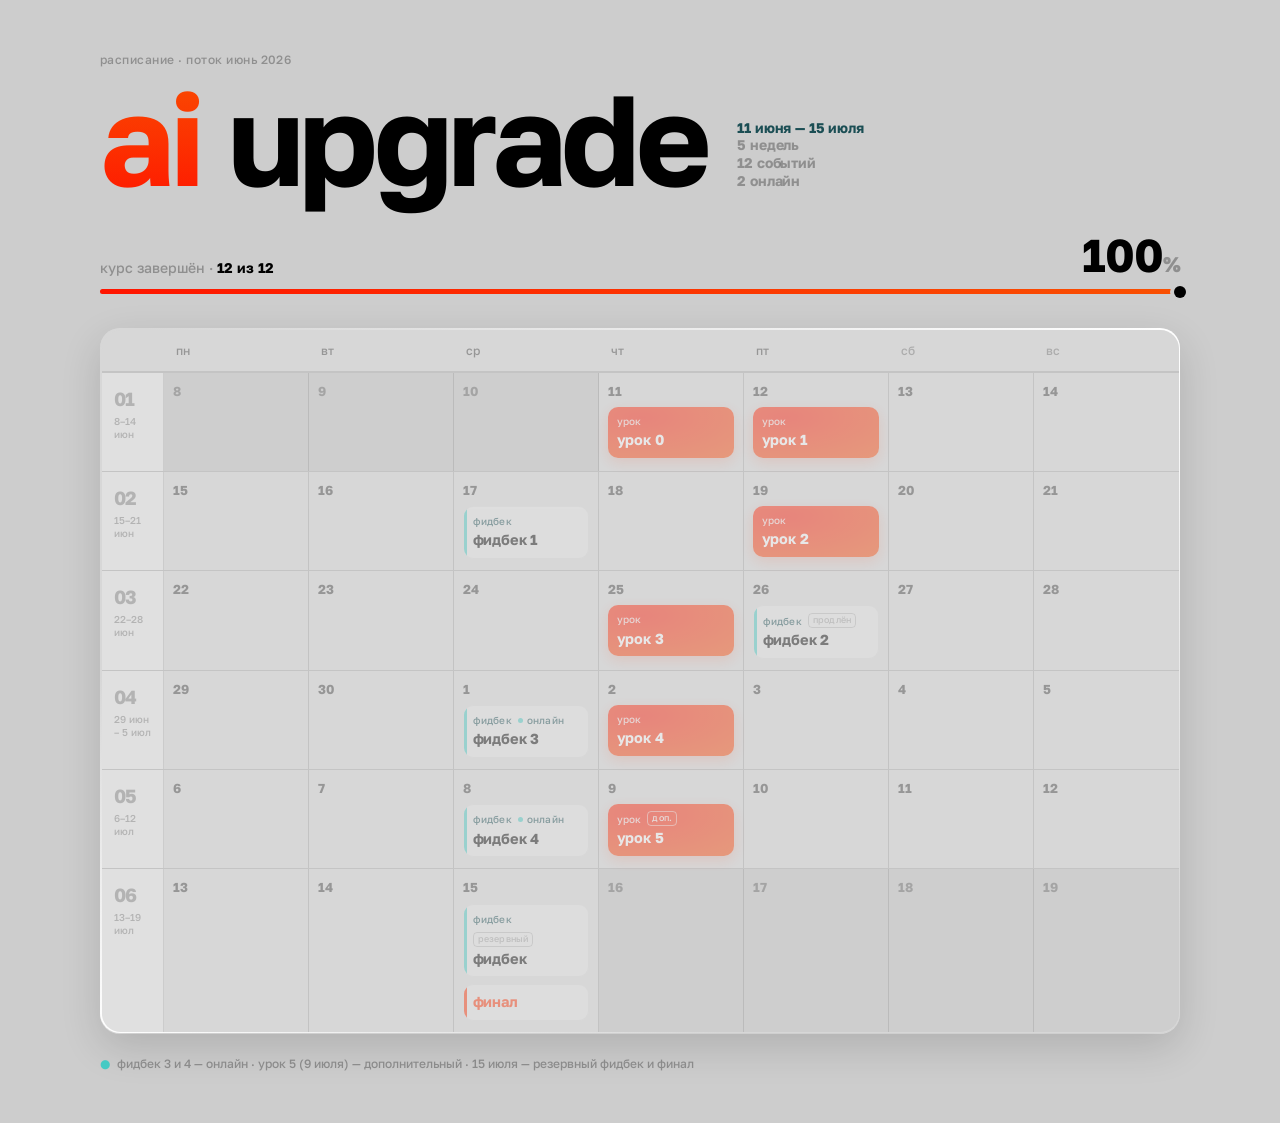
==== index.html @ 71a706ce "init: ai upgrade schedule" ====
<!DOCTYPE html>
<html lang="ru">
<head>
<meta charset="UTF-8">
<meta name="viewport" content="width=device-width, initial-scale=1">
<title>ai upgrade — расписание</title>
<meta name="description" content="интерактивное расписание и трекер прогресса интенсива ai upgrade">
<style>
  @font-face{font-family:'Golos';src:url([data-uri]) format('woff2');font-weight:500;font-style:normal;font-display:swap}
  @font-face{font-family:'Golos';src:url([data-uri]) format('woff2');font-weight:700;font-style:normal;font-display:swap}

  :root{
    --bg:#CDCDCD;
    --panel:#D7D7D7;
    --surface:#E6E6E6;
    --line:rgba(0,0,0,.09);
    --ink:#000000;
    --ink-30:rgba(0,0,0,.30);
    --ink-12:rgba(0,0,0,.12);
    --ink-20:rgba(0,0,0,.20);
    --accent:#FF2F00;
    --teal-fill:#45CAC4;
    --teal-ink:#1B4E54;
    --fill:radial-gradient(135% 130% at 26% 20%, #FF1500 0%, #F95001 100%);
    --fill-lin:linear-gradient(95deg,#FF1500,#F95001);
    --contour:linear-gradient(30deg,#FFFFFF 0%,#D7D7D7 27%,#D7D7D7 55%,#FFFFFF 100%);
    --font:'Golos',system-ui,sans-serif;
  }
  *{box-sizing:border-box;margin:0;padding:0}
  html{-webkit-text-size-adjust:100%}
  body{
    background:var(--bg);color:var(--ink);
    font-family:var(--font);font-weight:500;line-height:1.42;
    text-transform:lowercase;
    -webkit-font-smoothing:antialiased;
    padding:clamp(20px,4vw,56px);
  }
  b,strong{font-weight:700}
  .wrap{max-width:1080px;margin:0 auto}

  /* header */
  .eyebrow{font-size:12px;letter-spacing:.04em;color:var(--ink-30);font-weight:500}
  .title{font-weight:700;font-size:clamp(48px,13vw,128px);line-height:1;letter-spacing:-.035em;margin:6px 0 0}
  .title em{font-style:normal;background:linear-gradient(180deg,#F95001 0%,#FF1500 100%);-webkit-background-clip:text;background-clip:text;color:transparent}
  .head-row{display:flex;align-items:flex-end;align-items:last baseline;gap:30px;flex-wrap:wrap}
  .meta{text-align:left;font-weight:700;line-height:1.28;font-size:14px;letter-spacing:-.01em;white-space:nowrap}
  .meta div{color:var(--ink-30)}
  .meta .hl{color:var(--teal-ink)}

  /* progress */
  .spine{margin:30px 0 34px}
  .spine-head{display:flex;justify-content:space-between;align-items:flex-end;gap:16px;flex-wrap:wrap;margin-bottom:11px}
  .spine-label{font-size:14px;color:var(--ink-30)}
  .spine-label b{color:var(--ink)}
  .spine-pct{font-weight:700;font-size:clamp(30px,5vw,46px);letter-spacing:-.02em;line-height:1}
  .spine-pct span{font-size:.46em;color:var(--ink-30);font-weight:700}
  .rail{position:relative;height:5px;border-radius:99px;background:var(--ink-12)}
  .rail-fill{position:absolute;inset:0 auto 0 0;height:100%;border-radius:99px;background:var(--fill-lin);width:0;transition:width 1.1s cubic-bezier(.22,1,.36,1)}
  .rail-knob{position:absolute;top:50%;width:12px;height:12px;border-radius:50%;background:var(--ink);box-shadow:0 0 0 4px var(--bg);transform:translate(-50%,-50%);left:0;transition:left 1.1s cubic-bezier(.22,1,.36,1)}

  /* calendar frame w/ gradient contour */
  .cal-frame{background:var(--contour);padding:1.5px;border-radius:20px;box-shadow:0 14px 40px rgba(0,0,0,.14),0 1px 0 rgba(255,255,255,.55)}
  .cal{background:var(--panel);border-radius:18.5px;overflow:hidden}
  .dow{display:grid;grid-template-columns:62px repeat(7,1fr);border-bottom:1px solid var(--line)}
  .dow span{padding:12px 12px;font-size:12px;letter-spacing:.02em;color:var(--ink-30);font-weight:500}
  .dow span:first-child{color:transparent}
  .dow span.we{color:var(--ink-20)}

  .week{display:grid;grid-template-columns:62px repeat(7,1fr);border-top:1px solid var(--line)}
  .week:first-child{border-top:none}
  .wk-rail{padding:13px 12px;display:flex;flex-direction:column;gap:2px;border-right:1px solid var(--line);background:rgba(255,255,255,.22)}
  .wk-num{font-weight:700;font-size:19px;color:var(--ink-20);letter-spacing:-.02em}
  .wk-range{font-size:10px;color:var(--ink-20);line-height:1.3;font-weight:500}

  .day{min-height:98px;padding:9px 9px 11px;border-right:1px solid var(--line);display:flex;flex-direction:column;gap:7px;position:relative}
  .day:last-child{border-right:none}
  .day.out{background:rgba(0,0,0,.045)}
  .daynum{font-size:13px;color:var(--ink-30);font-weight:500;display:flex;align-items:center;gap:6px}
  .day.out .daynum{color:var(--ink-20)}
  .day.today{background:rgba(255,47,0,.07);box-shadow:inset 0 0 0 1.5px var(--accent)}
  .day.today .daynum b{background:var(--accent);color:#fff;border-radius:6px;padding:1px 6px;font-weight:700}
  .today-tag{font-size:10px;letter-spacing:.02em;color:#fff;background:var(--accent);border-radius:5px;padding:1px 6px;font-weight:500}

  .chip{border-radius:10px;padding:7px 9px;position:relative;overflow:hidden;display:block;transition:transform .15s ease,box-shadow .15s ease}
  .chip:hover{transform:translateY(-1px)}
  .chip.lesson{background:var(--fill);box-shadow:0 4px 14px rgba(255,47,0,.26)}
  .chip.lesson .chip-type{color:rgba(255,255,255,.82)}
  .chip.lesson .chip-title{color:#fff}
  .chip.lesson .note{border-color:rgba(255,255,255,.5);color:rgba(255,255,255,.85)}
  .chip.feedback,.chip.finish{background:var(--surface);border:1px solid rgba(0,0,0,.06)}
  .chip.feedback::before,.chip.finish::before{content:"";position:absolute;left:0;top:0;bottom:0;width:3px;background:var(--teal-fill)}
  .chip.finish::before{background:var(--accent)}
  .chip.finish .chip-title{color:var(--accent)}
  .chip-type{font-size:10px;letter-spacing:.02em;font-weight:500;color:var(--teal-ink);display:flex;align-items:center;gap:6px;margin-bottom:2px;flex-wrap:wrap}
  .chip-title{font-weight:700;font-size:14.5px;letter-spacing:-.01em;color:var(--ink)}
  .lv{display:inline-flex;align-items:center;gap:4px;color:var(--teal-ink)}
  .lv::before{content:"";width:5px;height:5px;border-radius:50%;background:var(--teal-fill);animation:pulse 1.8s infinite}
  .note{border:1px solid var(--ink-20);color:var(--ink-30);border-radius:4px;padding:0 4px;font-size:9px;font-weight:500}
  .chip.done{opacity:.42}

  @keyframes pulse{0%,100%{opacity:1;box-shadow:0 0 0 0 rgba(69,202,196,.5)}50%{opacity:.55;box-shadow:0 0 0 4px rgba(69,202,196,0)}}

  /* agenda (mobile) */
  .agenda{display:none}
  .ag-week{margin-top:22px}.ag-week:first-child{margin-top:0}
  .ag-whead{display:flex;align-items:baseline;gap:10px;margin-bottom:10px}
  .ag-whead .n{font-weight:700;font-size:16px;color:var(--ink-20)}
  .ag-whead .r{font-size:11px;color:var(--ink-20);font-weight:500}
  .ag-item{display:flex;gap:12px;align-items:flex-start;padding:13px 14px;border-radius:13px;margin-bottom:8px;position:relative;overflow:hidden}
  .ag-item.lesson{background:var(--fill);box-shadow:0 4px 14px rgba(255,47,0,.22)}
  .ag-item.feedback,.ag-item.finish{background:var(--surface);border:1px solid rgba(0,0,0,.06)}
  .ag-item.feedback::before,.ag-item.finish::before{content:"";position:absolute;left:0;top:0;bottom:0;width:3px;background:var(--teal-fill)}
  .ag-item.finish::before{background:var(--accent)}
  .ag-item.today{box-shadow:inset 0 0 0 1.5px var(--accent)}
  .ag-date{font-size:12px;color:var(--ink-30);min-width:62px;line-height:1.35;padding-top:2px;font-weight:500}
  .ag-date b{color:var(--ink);font-weight:700;display:block;font-size:14px}
  .ag-item.lesson .ag-date,.ag-item.lesson .ag-date b{color:rgba(255,255,255,.85)}
  .ag-item.lesson .ag-date b{color:#fff}
  .ag-body .t{font-weight:700;font-size:16px}
  .ag-item.lesson .ag-body .t{color:#fff}
  .ag-item.finish .ag-body .t{color:var(--accent)}
  .ag-body .ty{font-size:10px;color:var(--teal-ink);margin-top:3px;display:flex;gap:6px;align-items:center;flex-wrap:wrap;font-weight:500}
  .ag-item.lesson .ag-body .ty{color:rgba(255,255,255,.82)}
  .ag-item.lesson .note{border-color:rgba(255,255,255,.5);color:rgba(255,255,255,.85)}
  .ag-empty{display:flex;gap:10px;align-items:center;padding:6px 14px;border-radius:9px;margin-bottom:6px;font-size:12px;font-weight:500;color:var(--ink-30)}
  .ag-empty .d{min-width:62px;font-weight:700}
  .ag-empty .w{color:var(--ink-20)}
  .ag-empty.done{opacity:.5}
  .ag-empty.today{background:rgba(255,47,0,.06);box-shadow:inset 0 0 0 1.5px var(--accent);color:var(--ink)}
  .ag-empty .today-tag{margin-left:auto}

  /* footer */
  .foot{margin-top:22px;font-size:12px;color:var(--ink-30);display:flex;gap:7px;align-items:center;flex-wrap:wrap;font-weight:500}
  .foot .m{color:var(--teal-fill)}

  @media (max-width:760px){
    .cal-frame,.dow{display:none}
    .agenda{display:block}
  }
  @media (max-width:600px){
    .head-row{flex-direction:column;align-items:flex-start;gap:10px}
    .meta{text-align:left}
  }
  @media (prefers-reduced-motion:reduce){*{transition:none!important;animation:none!important}}
</style>
</head>
<body>
<div class="wrap">
  <header>
    <div class="eyebrow">расписание · поток июнь 2026</div>
    <div class="head-row">
      <h1 class="title"><em>ai</em> upgrade</h1>
      <div class="meta" id="meta"></div>
    </div>
  </header>

  <div class="spine">
    <div class="spine-head">
      <div class="spine-label" id="spineLabel"></div>
      <div class="spine-pct" id="spinePct">0<span>%</span></div>
    </div>
    <div class="rail"><div class="rail-fill" id="railFill"></div><div class="rail-knob" id="railKnob"></div></div>
  </div>

  <div class="cal-frame"><div class="cal" id="cal"></div></div>
  <div class="agenda" id="agenda"></div>

  <div class="foot" id="foot"></div>
</div>

<script>
// ====== данные курса — правь даты здесь ======
const EVENTS = [
  { date:'2026-06-11', type:'lesson',   title:'урок 0' },
  { date:'2026-06-12', type:'lesson',   title:'урок 1' },
  { date:'2026-06-17', type:'feedback', title:'фидбек 1' },
  { date:'2026-06-19', type:'lesson',   title:'урок 2' },
  { date:'2026-06-25', type:'lesson',   title:'урок 3' },
  { date:'2026-06-26', type:'feedback', title:'фидбек 2', note:'продлён' },
  { date:'2026-07-01', type:'feedback', title:'фидбек 3', online:true },
  { date:'2026-07-02', type:'lesson',   title:'урок 4' },
  { date:'2026-07-08', type:'feedback', title:'фидбек 4', online:true },
  { date:'2026-07-09', type:'lesson',   title:'урок 5', note:'доп.' },
  { date:'2026-07-15', type:'feedback', title:'фидбек', note:'резервный' },
  { date:'2026-07-15', type:'feedback', title:'финал', finish:true },
];
// =============================================

const MONTHS=['января','февраля','марта','апреля','мая','июня','июля','августа','сентября','октября','ноября','декабря'];
const MS=['янв','фев','мар','апр','мая','июн','июл','авг','сен','окт','ноя','дек'];
const DOW=['пн','вт','ср','чт','пт','сб','вс'];

const pd=s=>{const[y,m,d]=s.split('-').map(Number);return new Date(y,m-1,d)};
const key=d=>`${d.getFullYear()}-${d.getMonth()+1}-${d.getDate()}`;
const mi=d=>(d.getDay()+6)%7;
const add=(d,n)=>{const x=new Date(d);x.setDate(x.getDate()+n);return x};

const today=new Date();today.setHours(0,0,0,0);

const byDate={};
EVENTS.forEach(e=>{(byDate[key(pd(e.date))] ||= []).push(e)});
const dates=EVENTS.map(e=>pd(e.date)).sort((a,b)=>a-b);
const start=dates[0], end=dates[dates.length-1];
const gridStart=add(start,-mi(start)), gridEnd=add(end,6-mi(end));
const weeks=Math.round((gridEnd-gridStart)/864e5+1)/7;

const fmt=d=>`${d.getDate()} ${MONTHS[d.getMonth()]}`;
const onlineN=EVENTS.filter(e=>e.online).length;
const durWeeks=Math.max(1,Math.ceil((end-start)/(7*864e5)));
document.getElementById('meta').innerHTML=
  `<div class="hl">${fmt(start)} — ${fmt(end)}</div><div>${durWeeks} недель</div><div>${EVENTS.length} событий</div><div>${onlineN} онлайн</div>`;

const span=end-start, elapsed=Math.min(Math.max(today-start,0),span);
const pct=span>0?Math.round(elapsed/span*100):(today>=end?100:0);
const done=EVENTS.filter(e=>pd(e.date)<today).length;
const todayHas=!!byDate[key(today)];
document.getElementById('spineLabel').innerHTML=
  today<start?`старт <b>${fmt(start)}</b> · ещё не начался`
  :today>end?`курс завершён · <b>${EVENTS.length} из ${EVENTS.length}</b>`
  :`пройдено <b>${done} из ${EVENTS.length}</b>${todayHas?' · сегодня есть событие':''}`;
requestAnimationFrame(()=>{
  railFill.style.width=pct+'%';railKnob.style.left=pct+'%';
  const el=document.getElementById('spinePct');let c=0;
  const step=()=>{c+=Math.max(1,Math.ceil((pct-c)/8));if(c>=pct)c=pct;el.innerHTML=c+'<span>%</span>';if(c<pct)requestAnimationFrame(step)};step();
});

const cls=e=>e.finish?'finish':e.type;
function parts(e){
  const type=e.finish?'':(e.type==='lesson'?'урок':'фидбек');
  let extra='';
  if(e.online)extra+=`<span class="lv">онлайн</span>`;
  if(e.note)extra+=`<span class="note">${e.note}</span>`;
  return {type,extra};
}
function chip(e){
  const isDone=pd(e.date)<today;const p=parts(e);
  const row=(p.type||p.extra)?`<div class="chip-type">${p.type} ${p.extra}</div>`:'';
  return `<div class="chip ${cls(e)} ${isDone?'done':''}">${row}<div class="chip-title">${e.title}</div></div>`;
}

let html=`<div class="dow"><span></span>${DOW.map((d,i)=>`<span class="${i>4?'we':''}">${d}</span>`).join('')}</div>`;
let cur=new Date(gridStart);
for(let w=0;w<weeks;w++){
  const a=new Date(cur),b=add(cur,6);
  const range=a.getMonth()===b.getMonth()?`${a.getDate()}–${b.getDate()} ${MS[b.getMonth()]}`:`${a.getDate()} ${MS[a.getMonth()]} – ${b.getDate()} ${MS[b.getMonth()]}`;
  let cells=`<div class="wk-rail"><span class="wk-num">0${w+1}</span><span class="wk-range">${range}</span></div>`;
  for(let i=0;i<7;i++){
    const d=new Date(cur);const inC=d>=start&&d<=end;const isT=key(d)===key(today);const evs=byDate[key(d)]||[];
    cells+=`<div class="day ${inC?'':'out'} ${isT?'today':''}">
      <div class="daynum"><b>${d.getDate()}</b>${isT?'<span class="today-tag">сегодня</span>':''}</div>
      ${evs.map(chip).join('')}</div>`;
    cur=add(cur,1);
  }
  html+=`<div class="week">${cells}</div>`;
}
document.getElementById('cal').innerHTML=html;

let ag='';cur=new Date(gridStart);
for(let w=0;w<weeks;w++){
  const a=new Date(cur),b=add(cur,6);
  const days=[];
  for(let i=0;i<7;i++){const d=add(cur,i);if(d>=start&&d<=end)days.push(d)}
  if(days.length){
    ag+=`<div class="ag-week"><div class="ag-whead"><span class="n">0${w+1}</span><span class="r">${a.getDate()} ${MS[a.getMonth()]} – ${b.getDate()} ${MS[b.getMonth()]}</span></div>`;
    days.forEach(d=>{
      const isT=key(d)===key(today);const evs=byDate[key(d)]||[];
      if(evs.length){
        evs.forEach(e=>{
          const isDone=pd(e.date)<today,p=parts(e);
          const ty=(p.type||p.extra)?`<div class="ty">${p.type} ${p.extra}</div>`:'';
          ag+=`<div class="ag-item ${cls(e)} ${isDone?'done':''} ${isT?'today':''}">
            <div class="ag-date"><b>${d.getDate()} ${MS[d.getMonth()]}</b>${DOW[mi(d)]}${isT?' · сегодня':''}</div>
            <div class="ag-body"><div class="t">${e.title}</div>${ty}</div></div>`;
        });
      }else{
        const past=d<today;
        ag+=`<div class="ag-empty ${past?'done':''} ${isT?'today':''}">
          <span class="d">${d.getDate()} ${MS[d.getMonth()]}</span><span class="w">${DOW[mi(d)]}</span>${isT?'<span class="today-tag">сегодня</span>':''}</div>`;
      }
    });
    ag+=`</div>`;
  }
  cur=add(cur,7);
}
document.getElementById('agenda').innerHTML=ag;

document.getElementById('foot').innerHTML=`<span class="m">●</span><span>фидбек 3 и 4 — онлайн · урок 5 (9 июля) — дополнительный · 15 июля — резервный фидбек и финал</span>`;
</script>
</body>
</html>
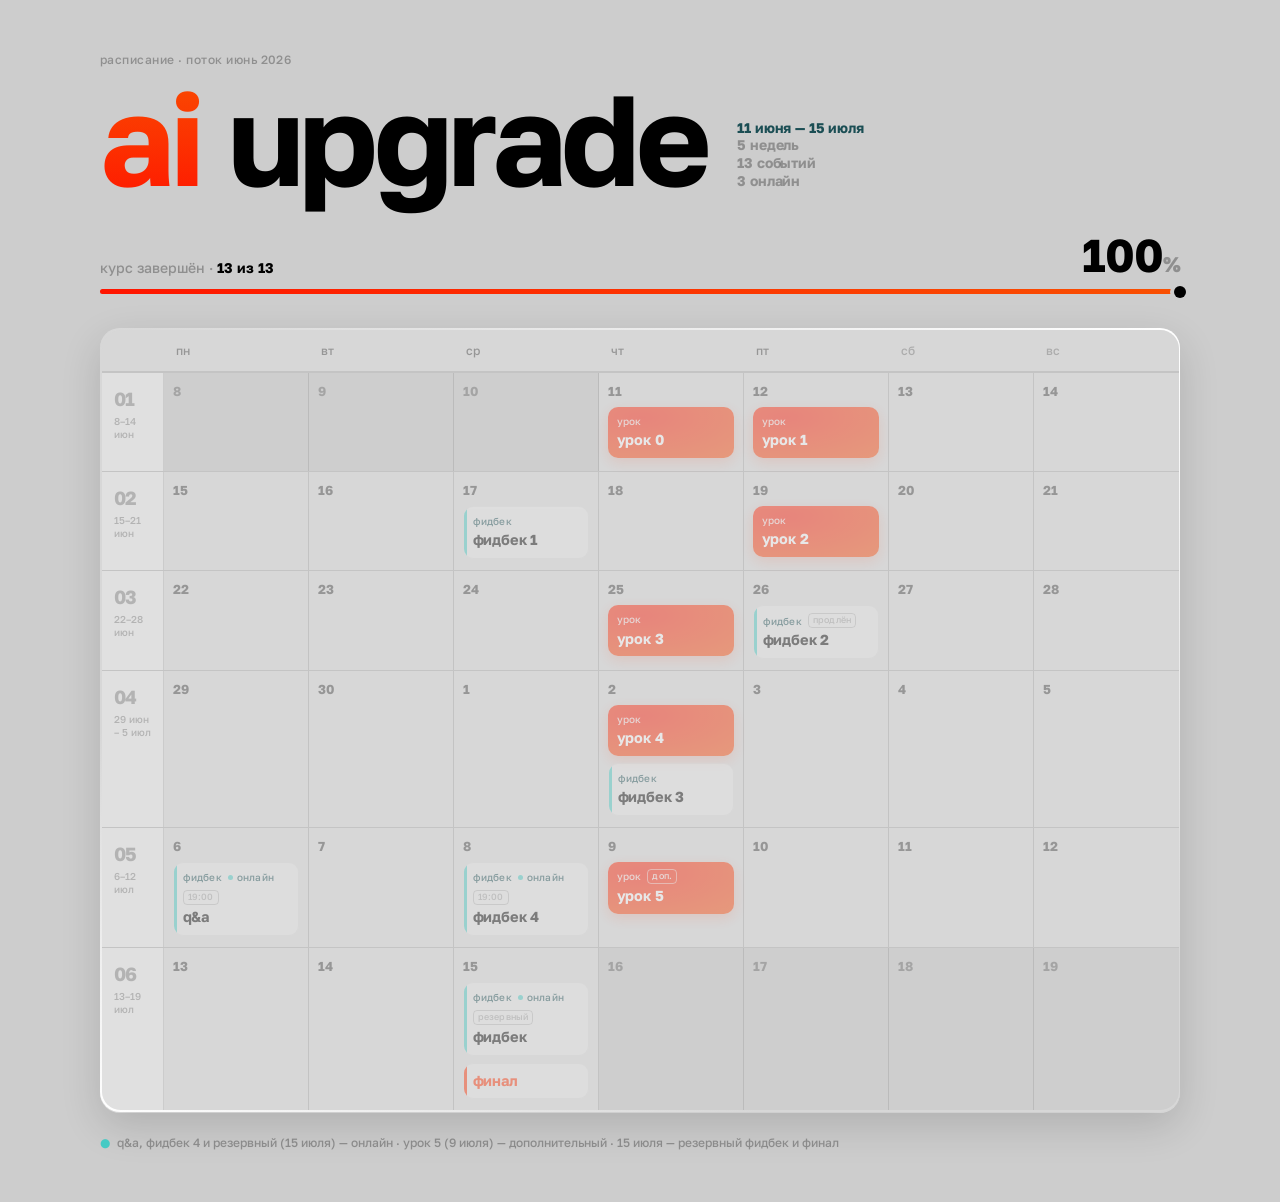
==== commit e4db35d4: "schedule: move фидбек 3 to Jul 2, add Q&A, times & online updates" ====
--- a/index.html
+++ b/index.html
@@ -177,11 +177,12 @@
   { date:'2026-06-19', type:'lesson',   title:'урок 2' },
   { date:'2026-06-25', type:'lesson',   title:'урок 3' },
   { date:'2026-06-26', type:'feedback', title:'фидбек 2', note:'продлён' },
-  { date:'2026-07-01', type:'feedback', title:'фидбек 3', online:true },
   { date:'2026-07-02', type:'lesson',   title:'урок 4' },
-  { date:'2026-07-08', type:'feedback', title:'фидбек 4', online:true },
+  { date:'2026-07-02', type:'feedback', title:'фидбек 3' },
+  { date:'2026-07-06', type:'feedback', title:'Q&A', online:true, note:'19:00' },
+  { date:'2026-07-08', type:'feedback', title:'фидбек 4', online:true, note:'19:00' },
   { date:'2026-07-09', type:'lesson',   title:'урок 5', note:'доп.' },
-  { date:'2026-07-15', type:'feedback', title:'фидбек', note:'резервный' },
+  { date:'2026-07-15', type:'feedback', title:'фидбек', note:'резервный', online:true },
   { date:'2026-07-15', type:'feedback', title:'финал', finish:true },
 ];
 // =============================================
@@ -284,7 +285,7 @@
 }
 document.getElementById('agenda').innerHTML=ag;
 
-document.getElementById('foot').innerHTML=`<span class="m">●</span><span>фидбек 3 и 4 — онлайн · урок 5 (9 июля) — дополнительный · 15 июля — резервный фидбек и финал</span>`;
+document.getElementById('foot').innerHTML=`<span class="m">●</span><span>Q&A, фидбек 4 и резервный (15 июля) — онлайн · урок 5 (9 июля) — дополнительный · 15 июля — резервный фидбек и финал</span>`;
 </script>
 </body>
 </html>
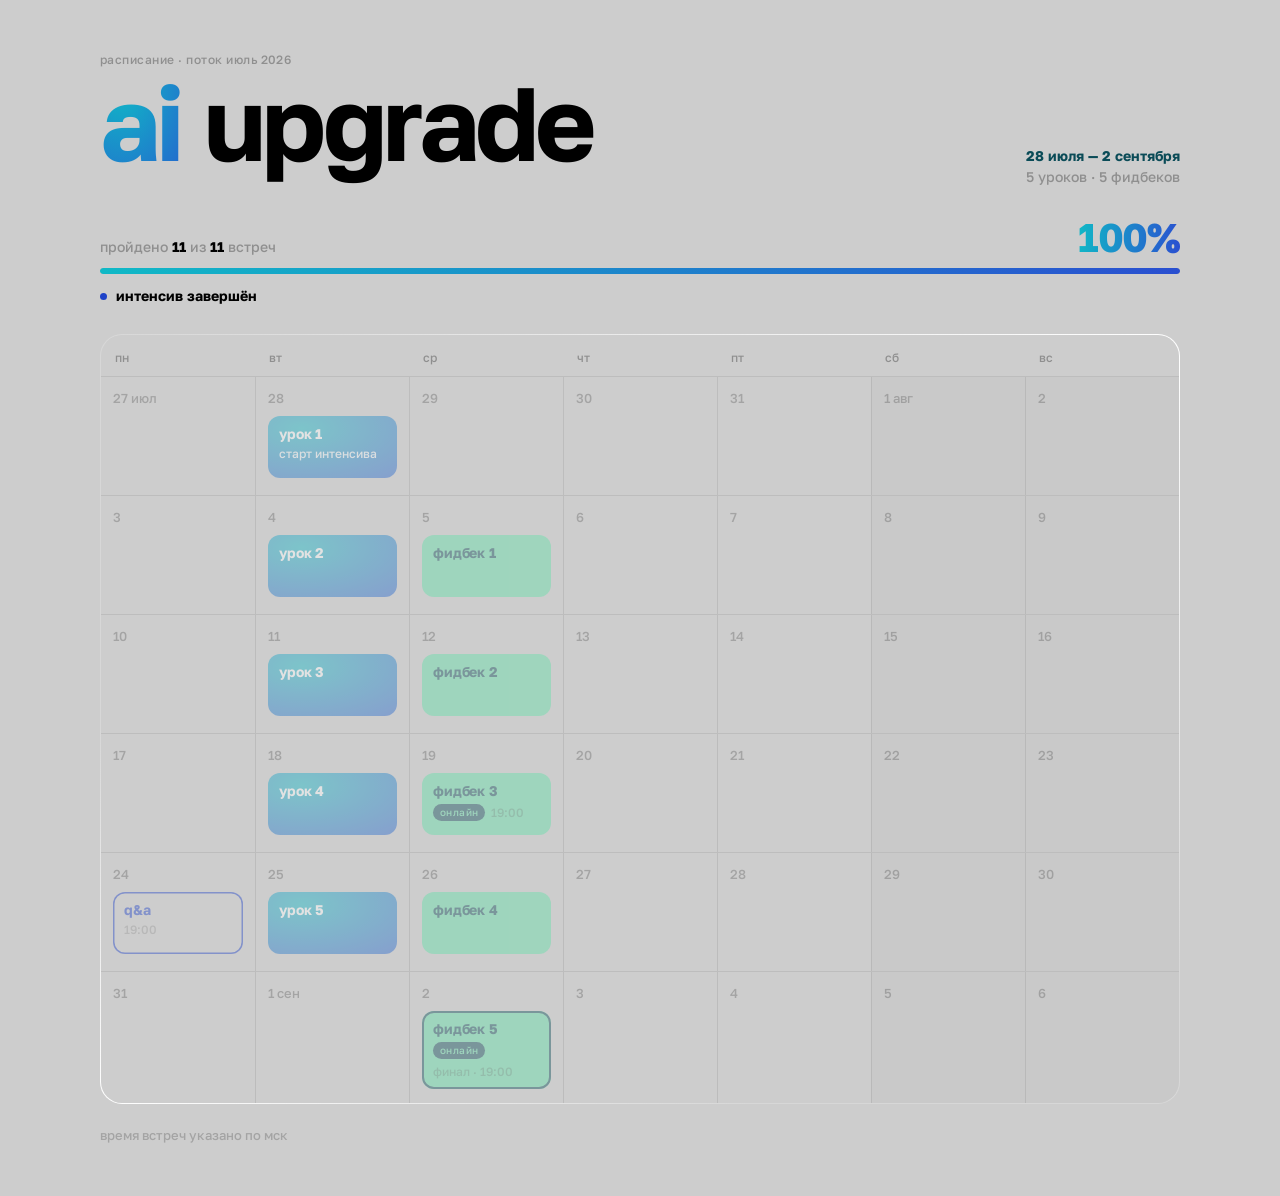
==== commit f2011525: "june cohort -> /june, july cohort at root" ====
--- a/index.html
+++ b/index.html
@@ -4,27 +4,30 @@
 <meta charset="UTF-8">
 <meta name="viewport" content="width=device-width, initial-scale=1">
 <title>ai upgrade — расписание</title>
-<meta name="description" content="интерактивное расписание и трекер прогресса интенсива ai upgrade">
+<meta name="description" content="расписание и трекер прогресса интенсива ai upgrade, поток июль 2026">
 <style>
-  @font-face{font-family:'Golos';src:url([data-uri]) format('woff2');font-weight:500;font-style:normal;font-display:swap}
-  @font-face{font-family:'Golos';src:url([data-uri]) format('woff2');font-weight:700;font-style:normal;font-display:swap}
+  @font-face{font-family:'Golos';src:url([data-uri]) format('woff2');font-weight:500;font-style:normal;font-display:swap;unicode-range:U+0301,U+0400-045F,U+0490-0491,U+04B0-04B1,U+2116}
+  @font-face{font-family:'Golos';src:url([data-uri]) format('woff2');font-weight:500;font-style:normal;font-display:swap;unicode-range:U+0000-00FF,U+0131,U+0152-0153,U+02BB-02BC,U+02C6,U+02DA,U+02DC,U+0304,U+0308,U+0329,U+2000-206F,U+2074,U+20AC,U+2122,U+2191,U+2193,U+2212,U+2215,U+FEFF,U+FFFD}
+  @font-face{font-family:'Golos';src:url([data-uri]) format('woff2');font-weight:700;font-style:normal;font-display:swap;unicode-range:U+0301,U+0400-045F,U+0490-0491,U+04B0-04B1,U+2116}
+  @font-face{font-family:'Golos';src:url([data-uri]) format('woff2');font-weight:700;font-style:normal;font-display:swap;unicode-range:U+0000-00FF,U+0131,U+0152-0153,U+02BB-02BC,U+02C6,U+02DA,U+02DC,U+0304,U+0308,U+0329,U+2000-206F,U+2074,U+20AC,U+2122,U+2191,U+2193,U+2212,U+2215,U+FEFF,U+FFFD}
 
   :root{
     --bg:#CDCDCD;
     --panel:#D7D7D7;
     --surface:#E6E6E6;
-    --line:rgba(0,0,0,.09);
+    --hi:#E6E6E6;
     --ink:#000000;
     --ink-30:rgba(0,0,0,.30);
+    --ink-20:rgba(0,0,0,.20);
     --ink-12:rgba(0,0,0,.12);
-    --ink-20:rgba(0,0,0,.20);
-    --accent:#FF2F00;
-    --teal-fill:#45CAC4;
-    --teal-ink:#1B4E54;
-    --fill:radial-gradient(135% 130% at 26% 20%, #FF1500 0%, #F95001 100%);
-    --fill-lin:linear-gradient(95deg,#FF1500,#F95001);
+    --ink-08:rgba(0,0,0,.08);
+    --accent:#1E42C8;
+    --teal:#5FE0A8;
+    --teal-ink:#0A4B57;
+    --fill:radial-gradient(135% 130% at 26% 20%, #10B9C6 0%, #2A4FD0 100%);
+    --fill-lin:linear-gradient(95deg,#10B9C6,#2A4FD0);
     --contour:linear-gradient(30deg,#FFFFFF 0%,#D7D7D7 27%,#D7D7D7 55%,#FFFFFF 100%);
-    --font:'Golos',system-ui,sans-serif;
+    --font:'Golos',system-ui,-apple-system,sans-serif;
   }
   *{box-sizing:border-box;margin:0;padding:0}
   html{-webkit-text-size-adjust:100%}
@@ -38,254 +41,245 @@
   b,strong{font-weight:700}
   .wrap{max-width:1080px;margin:0 auto}
 
-  /* header */
-  .eyebrow{font-size:12px;letter-spacing:.04em;color:var(--ink-30);font-weight:500}
-  .title{font-weight:700;font-size:clamp(48px,13vw,128px);line-height:1;letter-spacing:-.035em;margin:6px 0 0}
-  .title em{font-style:normal;background:linear-gradient(180deg,#F95001 0%,#FF1500 100%);-webkit-background-clip:text;background-clip:text;color:transparent}
-  .head-row{display:flex;align-items:flex-end;align-items:last baseline;gap:30px;flex-wrap:wrap}
-  .meta{text-align:left;font-weight:700;line-height:1.28;font-size:14px;letter-spacing:-.01em;white-space:nowrap}
-  .meta div{color:var(--ink-30)}
-  .meta .hl{color:var(--teal-ink)}
-
-  /* progress */
-  .spine{margin:30px 0 34px}
+  /* ---------- header ---------- */
+  .eyebrow{font-size:12px;letter-spacing:.04em;color:var(--ink-30)}
+  .head{display:flex;justify-content:space-between;align-items:baseline;gap:24px;flex-wrap:wrap;margin-top:8px}
+  .title{font-weight:700;font-size:clamp(46px,9.5vw,104px);line-height:.88;letter-spacing:-.035em}
+  .title em{font-style:normal;background:var(--fill);-webkit-background-clip:text;background-clip:text;color:transparent}
+  .meta{text-align:right;font-size:14px;color:var(--ink-30);line-height:1.5}
+  .meta .range{color:var(--teal-ink);font-weight:700}
+
+  /* ---------- progress ---------- */
+  .spine{margin:30px 0 28px}
   .spine-head{display:flex;justify-content:space-between;align-items:flex-end;gap:16px;flex-wrap:wrap;margin-bottom:11px}
-  .spine-label{font-size:14px;color:var(--ink-30)}
-  .spine-label b{color:var(--ink)}
-  .spine-pct{font-weight:700;font-size:clamp(30px,5vw,46px);letter-spacing:-.02em;line-height:1}
-  .spine-pct span{font-size:.46em;color:var(--ink-30);font-weight:700}
-  .rail{position:relative;height:5px;border-radius:99px;background:var(--ink-12)}
-  .rail-fill{position:absolute;inset:0 auto 0 0;height:100%;border-radius:99px;background:var(--fill-lin);width:0;transition:width 1.1s cubic-bezier(.22,1,.36,1)}
-  .rail-knob{position:absolute;top:50%;width:12px;height:12px;border-radius:50%;background:var(--ink);box-shadow:0 0 0 4px var(--bg);transform:translate(-50%,-50%);left:0;transition:left 1.1s cubic-bezier(.22,1,.36,1)}
-
-  /* calendar frame w/ gradient contour */
-  .cal-frame{background:var(--contour);padding:1.5px;border-radius:20px;box-shadow:0 14px 40px rgba(0,0,0,.14),0 1px 0 rgba(255,255,255,.55)}
-  .cal{background:var(--panel);border-radius:18.5px;overflow:hidden}
-  .dow{display:grid;grid-template-columns:62px repeat(7,1fr);border-bottom:1px solid var(--line)}
-  .dow span{padding:12px 12px;font-size:12px;letter-spacing:.02em;color:var(--ink-30);font-weight:500}
-  .dow span:first-child{color:transparent}
-  .dow span.we{color:var(--ink-20)}
-
-  .week{display:grid;grid-template-columns:62px repeat(7,1fr);border-top:1px solid var(--line)}
-  .week:first-child{border-top:none}
-  .wk-rail{padding:13px 12px;display:flex;flex-direction:column;gap:2px;border-right:1px solid var(--line);background:rgba(255,255,255,.22)}
-  .wk-num{font-weight:700;font-size:19px;color:var(--ink-20);letter-spacing:-.02em}
-  .wk-range{font-size:10px;color:var(--ink-20);line-height:1.3;font-weight:500}
-
-  .day{min-height:98px;padding:9px 9px 11px;border-right:1px solid var(--line);display:flex;flex-direction:column;gap:7px;position:relative}
-  .day:last-child{border-right:none}
-  .day.out{background:rgba(0,0,0,.045)}
-  .daynum{font-size:13px;color:var(--ink-30);font-weight:500;display:flex;align-items:center;gap:6px}
-  .day.out .daynum{color:var(--ink-20)}
-  .day.today{background:rgba(255,47,0,.07);box-shadow:inset 0 0 0 1.5px var(--accent)}
-  .day.today .daynum b{background:var(--accent);color:#fff;border-radius:6px;padding:1px 6px;font-weight:700}
-  .today-tag{font-size:10px;letter-spacing:.02em;color:#fff;background:var(--accent);border-radius:5px;padding:1px 6px;font-weight:500}
-
-  .chip{border-radius:10px;padding:7px 9px;position:relative;overflow:hidden;display:block;transition:transform .15s ease,box-shadow .15s ease}
-  .chip:hover{transform:translateY(-1px)}
-  .chip.lesson{background:var(--fill);box-shadow:0 4px 14px rgba(255,47,0,.26)}
-  .chip.lesson .chip-type{color:rgba(255,255,255,.82)}
-  .chip.lesson .chip-title{color:#fff}
-  .chip.lesson .note{border-color:rgba(255,255,255,.5);color:rgba(255,255,255,.85)}
-  .chip.feedback,.chip.finish{background:var(--surface);border:1px solid rgba(0,0,0,.06)}
-  .chip.feedback::before,.chip.finish::before{content:"";position:absolute;left:0;top:0;bottom:0;width:3px;background:var(--teal-fill)}
-  .chip.finish::before{background:var(--accent)}
-  .chip.finish .chip-title{color:var(--accent)}
-  .chip-type{font-size:10px;letter-spacing:.02em;font-weight:500;color:var(--teal-ink);display:flex;align-items:center;gap:6px;margin-bottom:2px;flex-wrap:wrap}
-  .chip-title{font-weight:700;font-size:14.5px;letter-spacing:-.01em;color:var(--ink)}
-  .lv{display:inline-flex;align-items:center;gap:4px;color:var(--teal-ink)}
-  .lv::before{content:"";width:5px;height:5px;border-radius:50%;background:var(--teal-fill);animation:pulse 1.8s infinite}
-  .note{border:1px solid var(--ink-20);color:var(--ink-30);border-radius:4px;padding:0 4px;font-size:9px;font-weight:500}
+  .spine-lab{font-size:14px;color:var(--ink-30)}
+  .spine-lab b{color:var(--ink)}
+  .spine-pct{font-weight:700;font-size:clamp(28px,5vw,40px);line-height:1;letter-spacing:-.03em;
+    background:var(--fill-lin);-webkit-background-clip:text;background-clip:text;color:transparent}
+  .track{height:6px;border-radius:99px;background:var(--ink-12);overflow:hidden}
+  .track i{display:block;height:100%;border-radius:99px;background:var(--fill-lin);width:0;transition:width 1.1s cubic-bezier(.2,.8,.2,1)}
+  .now{margin-top:12px;font-size:14px;color:var(--ink-30);display:flex;align-items:center;gap:9px;flex-wrap:wrap}
+  .now .dot{width:7px;height:7px;border-radius:99px;background:var(--accent);flex:0 0 auto}
+  .now b{color:var(--ink)}
+
+  /* ---------- calendar (desktop) ---------- */
+  .shell{background:var(--contour);padding:1px;border-radius:22px}
+  .cal{background:var(--bg);border-radius:21px;overflow:hidden}
+  .dow{display:grid;grid-template-columns:repeat(7,1fr)}
+  .dow span{padding:14px 14px 10px;font-size:12px;color:var(--ink-30);letter-spacing:.04em}
+  .week{display:grid;grid-template-columns:repeat(7,1fr);border-top:1px solid var(--ink-08)}
+  .cell{min-height:118px;padding:12px 12px 14px;border-left:1px solid var(--ink-08);display:flex;flex-direction:column;gap:8px}
+  .cell:first-child{border-left:0}
+  .cell.off{background:rgba(0,0,0,.02)}
+  .cell{transition:background .16s ease}
+  .cell:hover{background:var(--hi);cursor:default}
+  .cell.today,.cell.today:hover{background:var(--hi)}
+  .cell.past .num{color:var(--ink-20)}
+  .num{font-size:13px;color:var(--ink-30);display:flex;align-items:center;gap:7px}
+  .cell.today .num{color:var(--accent);font-weight:700}
+  .cell.today .num::after{content:'сегодня';font-size:11px;font-weight:500;letter-spacing:.03em;
+    color:var(--accent);border:1px solid var(--accent);border-radius:99px;padding:1px 7px 2px}
+  .mo{color:var(--ink-20)}
+
+  /* ---------- chips ---------- */
+  .chip{border-radius:12px;padding:9px 11px 10px;line-height:1.25;
+    display:flex;flex-direction:column;justify-content:flex-start;min-height:62px}
+  .chip .k{display:block;font-weight:700;font-size:14px;letter-spacing:-.01em}
+  .chip .meta{display:flex;align-items:center;flex-wrap:wrap;gap:6px;margin-top:5px}
+  .chip .t{font-size:12px;line-height:1.15;opacity:.88}
+  .chip.lesson .t{color:rgba(255,255,255,.92);opacity:1}
+  .chip.feedback .t,.chip.qa .t{opacity:.82}
+  .chip.lesson{background:var(--fill);color:#fff}
+  .chip.feedback{background:var(--teal);color:var(--teal-ink)}
   .chip.done{opacity:.42}
-
-  @keyframes pulse{0%,100%{opacity:1;box-shadow:0 0 0 0 rgba(69,202,196,.5)}50%{opacity:.55;box-shadow:0 0 0 4px rgba(69,202,196,0)}}
-
-  /* agenda (mobile) */
-  .agenda{display:none}
-  .ag-week{margin-top:22px}.ag-week:first-child{margin-top:0}
-  .ag-whead{display:flex;align-items:baseline;gap:10px;margin-bottom:10px}
-  .ag-whead .n{font-weight:700;font-size:16px;color:var(--ink-20)}
-  .ag-whead .r{font-size:11px;color:var(--ink-20);font-weight:500}
-  .ag-item{display:flex;gap:12px;align-items:flex-start;padding:13px 14px;border-radius:13px;margin-bottom:8px;position:relative;overflow:hidden}
-  .ag-item.lesson{background:var(--fill);box-shadow:0 4px 14px rgba(255,47,0,.22)}
-  .ag-item.feedback,.ag-item.finish{background:var(--surface);border:1px solid rgba(0,0,0,.06)}
-  .ag-item.feedback::before,.ag-item.finish::before{content:"";position:absolute;left:0;top:0;bottom:0;width:3px;background:var(--teal-fill)}
-  .ag-item.finish::before{background:var(--accent)}
-  .ag-item.today{box-shadow:inset 0 0 0 1.5px var(--accent)}
-  .ag-date{font-size:12px;color:var(--ink-30);min-width:62px;line-height:1.35;padding-top:2px;font-weight:500}
-  .ag-date b{color:var(--ink);font-weight:700;display:block;font-size:14px}
-  .ag-item.lesson .ag-date,.ag-item.lesson .ag-date b{color:rgba(255,255,255,.85)}
-  .ag-item.lesson .ag-date b{color:#fff}
-  .ag-body .t{font-weight:700;font-size:16px}
-  .ag-item.lesson .ag-body .t{color:#fff}
-  .ag-item.finish .ag-body .t{color:var(--accent)}
-  .ag-body .ty{font-size:10px;color:var(--teal-ink);margin-top:3px;display:flex;gap:6px;align-items:center;flex-wrap:wrap;font-weight:500}
-  .ag-item.lesson .ag-body .ty{color:rgba(255,255,255,.82)}
-  .ag-item.lesson .note{border-color:rgba(255,255,255,.5);color:rgba(255,255,255,.85)}
-  .ag-empty{display:flex;gap:10px;align-items:center;padding:6px 14px;border-radius:9px;margin-bottom:6px;font-size:12px;font-weight:500;color:var(--ink-30)}
-  .ag-empty .d{min-width:62px;font-weight:700}
-  .ag-empty .w{color:var(--ink-20)}
-  .ag-empty.done{opacity:.5}
-  .ag-empty.today{background:rgba(255,47,0,.06);box-shadow:inset 0 0 0 1.5px var(--accent);color:var(--ink)}
-  .ag-empty .today-tag{margin-left:auto}
-
-  /* footer */
-  .foot{margin-top:22px;font-size:12px;color:var(--ink-30);display:flex;gap:7px;align-items:center;flex-wrap:wrap;font-weight:500}
-  .foot .m{color:var(--teal-fill)}
-
-  @media (max-width:760px){
-    .cal-frame,.dow{display:none}
-    .agenda{display:block}
-  }
-  @media (max-width:600px){
-    .head-row{flex-direction:column;align-items:flex-start;gap:10px}
+  .chip.qa{background:transparent;color:var(--accent);box-shadow:inset 0 0 0 1.5px var(--accent)}
+  .chip.final{box-shadow:inset 0 0 0 2px var(--teal-ink)}
+  .chip .on{display:inline-flex;align-items:center;font-size:10px;font-weight:500;letter-spacing:.04em;
+    line-height:1;border:0;border-radius:99px;padding:3px 7px 4px}
+  .chip.feedback .on{background:var(--teal-ink);color:var(--teal)}
+  .chip.lesson .on{background:rgba(255,255,255,.24);color:#fff}
+  .chip.qa .on{background:var(--accent);color:#fff}
+
+  /* ---------- feed (mobile) ---------- */
+  .feed{display:none}
+  .row{display:grid;grid-template-columns:64px 1fr;gap:12px;padding:9px 0;border-top:1px solid var(--ink-08);align-items:start}
+  .row:first-child{border-top:0}
+  .row .d{font-size:13px;color:var(--ink-30);padding-top:2px}
+  .row.past .d{color:var(--ink-20)}
+  .row.empty{padding:6px 0}
+  .row.empty .d{font-size:12px}
+  .row.today{position:relative;background:var(--hi);border-radius:14px;
+    padding-left:10px;padding-right:10px;margin:0 -10px;border-top-color:transparent}
+  .row.today .d{color:var(--accent);font-weight:700}
+  .row .stack{display:flex;flex-direction:column;gap:8px}
+  .row .today-pill{font-size:11px;color:var(--accent);border:1px solid var(--accent);border-radius:99px;padding:1px 7px 2px;display:inline-block}
+  .wk{font-size:11px;letter-spacing:.1em;color:var(--ink-20);padding:18px 0 6px;border-top:1px solid var(--ink-08)}
+  .wk:first-child{border-top:0;padding-top:0}
+
+  .foot{margin-top:22px;font-size:13px;color:var(--ink-20)}
+  .jump{display:none;position:fixed;left:50%;bottom:18px;transform:translateX(-50%);
+    z-index:20;border:0;font-family:var(--font);font-weight:700;font-size:14px;
+    text-transform:lowercase;color:#fff;background:var(--accent);border-radius:99px;
+    padding:12px 20px 13px;box-shadow:0 8px 20px -8px rgba(0,0,0,.55);cursor:pointer}
+  .jump:active{transform:translateX(-50%) scale(.97)}
+
+  @media (max-width:860px){
+    .shell{display:none}
+    .feed{display:block}
+    .jump{display:block}
+    body{padding-bottom:92px}
+    .head{gap:14px}
     .meta{text-align:left}
-  }
-  @media (prefers-reduced-motion:reduce){*{transition:none!important;animation:none!important}}
+    .spine{margin:24px 0 22px}
+  }
+  @media (prefers-reduced-motion:reduce){
+    .track i{transition:none}
+    .cell{transition:none}
+  }
+  :focus-visible{outline:2px solid var(--accent);outline-offset:3px}
 </style>
 </head>
 <body>
 <div class="wrap">
-  <header>
-    <div class="eyebrow">расписание · поток июнь 2026</div>
-    <div class="head-row">
-      <h1 class="title"><em>ai</em> upgrade</h1>
-      <div class="meta" id="meta"></div>
+
+  <div class="eyebrow">расписание · поток июль 2026</div>
+  <div class="head">
+    <h1 class="title"><em>ai</em> upgrade</h1>
+    <div class="meta">
+      <div class="range">28 июля — 2 сентября</div>
+      <div>5 уроков · 5 фидбеков</div>
     </div>
-  </header>
-
-  <div class="spine">
+  </div>
+
+  <section class="spine">
     <div class="spine-head">
-      <div class="spine-label" id="spineLabel"></div>
-      <div class="spine-pct" id="spinePct">0<span>%</span></div>
+      <div class="spine-lab">пройдено <b id="done">0</b> из <b id="total">0</b> встреч</div>
+      <div class="spine-pct" id="pct">0%</div>
     </div>
-    <div class="rail"><div class="rail-fill" id="railFill"></div><div class="rail-knob" id="railKnob"></div></div>
-  </div>
-
-  <div class="cal-frame"><div class="cal" id="cal"></div></div>
-  <div class="agenda" id="agenda"></div>
-
-  <div class="foot" id="foot"></div>
+    <div class="track"><i id="bar"></i></div>
+    <div class="now" id="now"></div>
+  </section>
+
+  <div class="shell"><div class="cal" id="cal"></div></div>
+  <div class="feed" id="feed"></div>
+
+  <div class="foot">время встреч указано по мск</div>
+  <button class="jump" id="jump" type="button">сегодня</button>
 </div>
 
 <script>
-// ====== данные курса — правь даты здесь ======
+const START = [2026,6,27];   // пн 27 июля
+const WEEKS = 6;
+
 const EVENTS = [
-  { date:'2026-06-11', type:'lesson',   title:'урок 0' },
-  { date:'2026-06-12', type:'lesson',   title:'урок 1' },
-  { date:'2026-06-17', type:'feedback', title:'фидбек 1' },
-  { date:'2026-06-19', type:'lesson',   title:'урок 2' },
-  { date:'2026-06-25', type:'lesson',   title:'урок 3' },
-  { date:'2026-06-26', type:'feedback', title:'фидбек 2', note:'продлён' },
-  { date:'2026-07-02', type:'lesson',   title:'урок 4' },
-  { date:'2026-07-02', type:'feedback', title:'фидбек 3' },
-  { date:'2026-07-06', type:'feedback', title:'Q&A', online:true, note:'19:00' },
-  { date:'2026-07-08', type:'feedback', title:'фидбек 4', online:true, note:'19:00' },
-  { date:'2026-07-09', type:'lesson',   title:'урок 5', note:'доп.' },
-  { date:'2026-07-15', type:'feedback', title:'фидбек', note:'резервный', online:true },
-  { date:'2026-07-15', type:'feedback', title:'финал', finish:true },
+  {date:'2026-07-28', kind:'lesson',   k:'урок 1', t:'старт интенсива'},
+  {date:'2026-08-04', kind:'lesson',   k:'урок 2', t:''},
+  {date:'2026-08-05', kind:'feedback', k:'фидбек 1', t:''},
+  {date:'2026-08-11', kind:'lesson',   k:'урок 3', t:''},
+  {date:'2026-08-12', kind:'feedback', k:'фидбек 2', t:''},
+  {date:'2026-08-18', kind:'lesson',   k:'урок 4', t:''},
+  {date:'2026-08-19', kind:'feedback', k:'фидбек 3', t:'19:00', online:true},
+  {date:'2026-08-24', kind:'qa',       k:'q&a', t:'19:00'},
+  {date:'2026-08-25', kind:'lesson',   k:'урок 5', t:''},
+  {date:'2026-08-26', kind:'feedback', k:'фидбек 4', t:''},
+  {date:'2026-09-02', kind:'feedback', k:'фидбек 5', t:'финал · 19:00', final:true, online:true}
 ];
-// =============================================
-
-const MONTHS=['января','февраля','марта','апреля','мая','июня','июля','августа','сентября','октября','ноября','декабря'];
-const MS=['янв','фев','мар','апр','мая','июн','июл','авг','сен','окт','ноя','дек'];
-const DOW=['пн','вт','ср','чт','пт','сб','вс'];
-
-const pd=s=>{const[y,m,d]=s.split('-').map(Number);return new Date(y,m-1,d)};
-const key=d=>`${d.getFullYear()}-${d.getMonth()+1}-${d.getDate()}`;
-const mi=d=>(d.getDay()+6)%7;
-const add=(d,n)=>{const x=new Date(d);x.setDate(x.getDate()+n);return x};
-
-const today=new Date();today.setHours(0,0,0,0);
-
-const byDate={};
-EVENTS.forEach(e=>{(byDate[key(pd(e.date))] ||= []).push(e)});
-const dates=EVENTS.map(e=>pd(e.date)).sort((a,b)=>a-b);
-const start=dates[0], end=dates[dates.length-1];
-const gridStart=add(start,-mi(start)), gridEnd=add(end,6-mi(end));
-const weeks=Math.round((gridEnd-gridStart)/864e5+1)/7;
-
-const fmt=d=>`${d.getDate()} ${MONTHS[d.getMonth()]}`;
-const onlineN=EVENTS.filter(e=>e.online).length;
-const durWeeks=Math.max(1,Math.ceil((end-start)/(7*864e5)));
-document.getElementById('meta').innerHTML=
-  `<div class="hl">${fmt(start)} — ${fmt(end)}</div><div>${durWeeks} недель</div><div>${EVENTS.length} событий</div><div>${onlineN} онлайн</div>`;
-
-const span=end-start, elapsed=Math.min(Math.max(today-start,0),span);
-const pct=span>0?Math.round(elapsed/span*100):(today>=end?100:0);
-const done=EVENTS.filter(e=>pd(e.date)<today).length;
-const todayHas=!!byDate[key(today)];
-document.getElementById('spineLabel').innerHTML=
-  today<start?`старт <b>${fmt(start)}</b> · ещё не начался`
-  :today>end?`курс завершён · <b>${EVENTS.length} из ${EVENTS.length}</b>`
-  :`пройдено <b>${done} из ${EVENTS.length}</b>${todayHas?' · сегодня есть событие':''}`;
-requestAnimationFrame(()=>{
-  railFill.style.width=pct+'%';railKnob.style.left=pct+'%';
-  const el=document.getElementById('spinePct');let c=0;
-  const step=()=>{c+=Math.max(1,Math.ceil((pct-c)/8));if(c>=pct)c=pct;el.innerHTML=c+'<span>%</span>';if(c<pct)requestAnimationFrame(step)};step();
+
+const DOW = ['пн','вт','ср','чт','пт','сб','вс'];
+const MO  = ['января','февраля','марта','апреля','мая','июня','июля','августа','сентября','октября','ноября','декабря'];
+const MOS = ['янв','фев','мар','апр','мая','июн','июл','авг','сен','окт','ноя','дек'];
+
+const key = d => d.getFullYear()+'-'+String(d.getMonth()+1).padStart(2,'0')+'-'+String(d.getDate()).padStart(2,'0');
+const byDay = {};
+EVENTS.forEach(e => (byDay[e.date] = byDay[e.date] || []).push(e));
+
+const now = new Date();
+const today = new Date(now.getFullYear(), now.getMonth(), now.getDate());
+const todayKey = key(today);
+
+/* ---- progress ---- */
+const done = EVENTS.filter(e => new Date(e.date+'T00:00:00') < today).length;
+const pct = Math.round(done / EVENTS.length * 100);
+document.getElementById('done').textContent = done;
+document.getElementById('total').textContent = EVENTS.length;
+document.getElementById('pct').textContent = pct + '%';
+requestAnimationFrame(() => document.getElementById('bar').style.width = pct + '%');
+
+const nowEl = document.getElementById('now');
+const todayEv = byDay[todayKey];
+const next = EVENTS.find(e => new Date(e.date+'T00:00:00') > today);
+if (todayEv) {
+  nowEl.innerHTML = '<span class="dot"></span>сегодня — <b>' + todayEv.map(e=>e.k).join(' и ') + '</b>';
+} else if (next) {
+  const d = new Date(next.date+'T00:00:00');
+  nowEl.innerHTML = '<span class="dot"></span>дальше — <b>' + next.k + '</b>, ' + d.getDate() + ' ' + MO[d.getMonth()];
+} else {
+  nowEl.innerHTML = '<span class="dot"></span><b>интенсив завершён</b>';
+}
+
+/* ---- chip ---- */
+function chip(e, isPast){
+  const cls = ['chip', e.kind];
+  if (isPast) cls.push('done');
+  if (e.final) cls.push('final');
+  const meta = (e.online ? '<span class="on">онлайн</span>' : '') + (e.t ? '<span class="t">'+e.t+'</span>' : '');
+  return '<span class="'+cls.join(' ')+'"><span class="k">'+e.k+'</span>'+
+         (meta ? '<span class="meta">'+meta+'</span>' : '')+'</span>';
+}
+
+/* ---- calendar ---- */
+const cal = document.getElementById('cal');
+let html = '<div class="dow">' + DOW.map(d=>'<span>'+d+'</span>').join('') + '</div>';
+const cur = new Date(START[0], START[1], START[2]);
+for (let w = 0; w < WEEKS; w++){
+  html += '<div class="week">';
+  for (let i = 0; i < 7; i++){
+    const k = key(cur);
+    const evs = byDay[k] || [];
+    const isPast = cur < today, isToday = k === todayKey;
+    const c = ['cell'];
+    if (isPast && !isToday) c.push('past');
+    if (isToday) c.push('today');
+    if (i > 4 && !evs.length) c.push('off');
+    const first = cur.getDate() === 1 || (w === 0 && i === 0);
+    html += '<div class="'+c.join(' ')+'"><div class="num"><span>'+cur.getDate()+
+            (first ? ' <span class="mo">'+MOS[cur.getMonth()]+'</span>' : '')+'</span></div>'+
+            evs.map(e=>chip(e, isPast && !isToday)).join('')+'</div>';
+    cur.setDate(cur.getDate()+1);
+  }
+  html += '</div>';
+}
+cal.innerHTML = html;
+
+/* ---- mobile feed ---- */
+const feed = document.getElementById('feed');
+let f = '';
+const cur2 = new Date(START[0], START[1], START[2]);
+for (let w = 0; w < WEEKS; w++){
+  f += '<div class="wk">'+(w < 5 ? 'неделя '+(w+1) : 'финал')+'</div>';
+  for (let i = 0; i < 7; i++){
+    const k = key(cur2);
+    const evs = byDay[k] || [];
+    const isPast = cur2 < today, isToday = k === todayKey;
+    const c = ['row'];
+    if (!evs.length && !isToday) c.push('empty');
+    if (isPast && !isToday) c.push('past');
+    if (isToday) c.push('today');
+    f += '<div class="'+c.join(' ')+'"><div class="d">'+DOW[i]+' '+cur2.getDate()+' '+MOS[cur2.getMonth()]+'</div>'+
+         '<div class="stack">'+ (evs.length ? evs.map(e=>chip(e, isPast && !isToday)).join('') : '') +
+         (isToday && !evs.length ? '<span class="today-pill">сегодня</span>' : '') + '</div></div>';
+    cur2.setDate(cur2.getDate()+1);
+  }
+}
+feed.innerHTML = f;
+
+/* jump to today (mobile) */
+document.getElementById('jump').addEventListener('click', () => {
+  const t = feed.querySelector('.row.today');
+  if (!t) return;
+  const smooth = !window.matchMedia('(prefers-reduced-motion: reduce)').matches;
+  t.scrollIntoView({behavior: smooth ? 'smooth' : 'auto', block: 'center'});
 });
-
-const cls=e=>e.finish?'finish':e.type;
-function parts(e){
-  const type=e.finish?'':(e.type==='lesson'?'урок':'фидбек');
-  let extra='';
-  if(e.online)extra+=`<span class="lv">онлайн</span>`;
-  if(e.note)extra+=`<span class="note">${e.note}</span>`;
-  return {type,extra};
-}
-function chip(e){
-  const isDone=pd(e.date)<today;const p=parts(e);
-  const row=(p.type||p.extra)?`<div class="chip-type">${p.type} ${p.extra}</div>`:'';
-  return `<div class="chip ${cls(e)} ${isDone?'done':''}">${row}<div class="chip-title">${e.title}</div></div>`;
-}
-
-let html=`<div class="dow"><span></span>${DOW.map((d,i)=>`<span class="${i>4?'we':''}">${d}</span>`).join('')}</div>`;
-let cur=new Date(gridStart);
-for(let w=0;w<weeks;w++){
-  const a=new Date(cur),b=add(cur,6);
-  const range=a.getMonth()===b.getMonth()?`${a.getDate()}–${b.getDate()} ${MS[b.getMonth()]}`:`${a.getDate()} ${MS[a.getMonth()]} – ${b.getDate()} ${MS[b.getMonth()]}`;
-  let cells=`<div class="wk-rail"><span class="wk-num">0${w+1}</span><span class="wk-range">${range}</span></div>`;
-  for(let i=0;i<7;i++){
-    const d=new Date(cur);const inC=d>=start&&d<=end;const isT=key(d)===key(today);const evs=byDate[key(d)]||[];
-    cells+=`<div class="day ${inC?'':'out'} ${isT?'today':''}">
-      <div class="daynum"><b>${d.getDate()}</b>${isT?'<span class="today-tag">сегодня</span>':''}</div>
-      ${evs.map(chip).join('')}</div>`;
-    cur=add(cur,1);
-  }
-  html+=`<div class="week">${cells}</div>`;
-}
-document.getElementById('cal').innerHTML=html;
-
-let ag='';cur=new Date(gridStart);
-for(let w=0;w<weeks;w++){
-  const a=new Date(cur),b=add(cur,6);
-  const days=[];
-  for(let i=0;i<7;i++){const d=add(cur,i);if(d>=start&&d<=end)days.push(d)}
-  if(days.length){
-    ag+=`<div class="ag-week"><div class="ag-whead"><span class="n">0${w+1}</span><span class="r">${a.getDate()} ${MS[a.getMonth()]} – ${b.getDate()} ${MS[b.getMonth()]}</span></div>`;
-    days.forEach(d=>{
-      const isT=key(d)===key(today);const evs=byDate[key(d)]||[];
-      if(evs.length){
-        evs.forEach(e=>{
-          const isDone=pd(e.date)<today,p=parts(e);
-          const ty=(p.type||p.extra)?`<div class="ty">${p.type} ${p.extra}</div>`:'';
-          ag+=`<div class="ag-item ${cls(e)} ${isDone?'done':''} ${isT?'today':''}">
-            <div class="ag-date"><b>${d.getDate()} ${MS[d.getMonth()]}</b>${DOW[mi(d)]}${isT?' · сегодня':''}</div>
-            <div class="ag-body"><div class="t">${e.title}</div>${ty}</div></div>`;
-        });
-      }else{
-        const past=d<today;
-        ag+=`<div class="ag-empty ${past?'done':''} ${isT?'today':''}">
-          <span class="d">${d.getDate()} ${MS[d.getMonth()]}</span><span class="w">${DOW[mi(d)]}</span>${isT?'<span class="today-tag">сегодня</span>':''}</div>`;
-      }
-    });
-    ag+=`</div>`;
-  }
-  cur=add(cur,7);
-}
-document.getElementById('agenda').innerHTML=ag;
-
-document.getElementById('foot').innerHTML=`<span class="m">●</span><span>Q&A, фидбек 4 и резервный (15 июля) — онлайн · урок 5 (9 июля) — дополнительный · 15 июля — резервный фидбек и финал</span>`;
 </script>
 </body>
 </html>
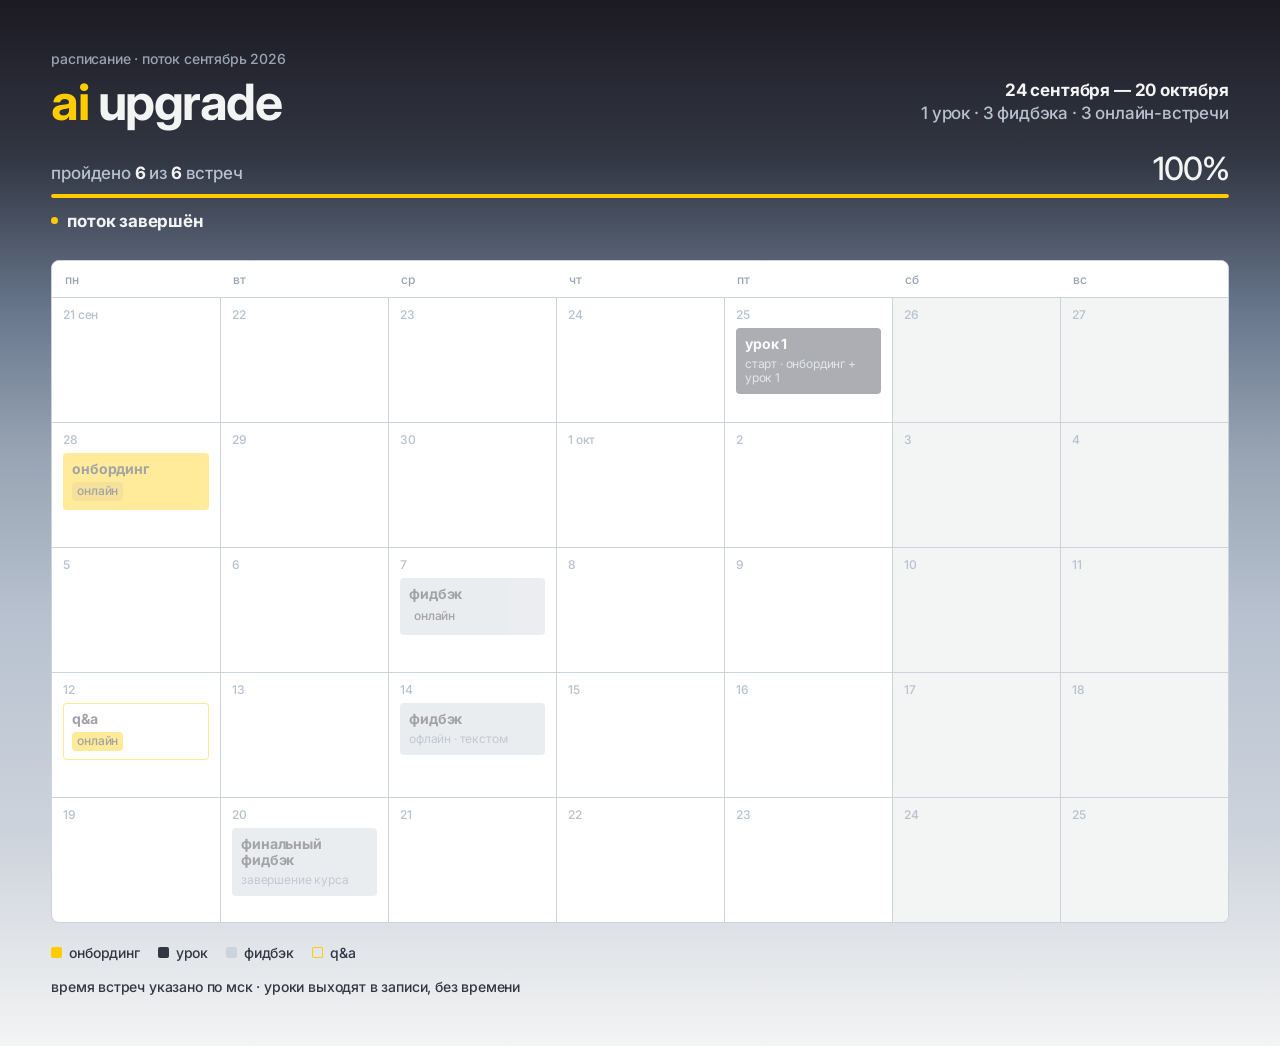
==== commit d016518c: "schedule: ai upgrade, сентябрьская когорта в корне Новое расписание 24 сентября — 20 октября 2026 на" ====
--- a/index.html
+++ b/index.html
@@ -4,150 +4,179 @@
 <meta charset="UTF-8">
 <meta name="viewport" content="width=device-width, initial-scale=1">
 <title>ai upgrade — расписание</title>
-<meta name="description" content="расписание и трекер прогресса интенсива ai upgrade, поток июль 2026">
+<meta name="description" content="расписание и трекер прогресса курса ai upgrade, поток 24 сентября — 20 октября 2026">
+
+<link rel="preconnect" href="https://fonts.googleapis.com">
+<link rel="preconnect" href="https://fonts.gstatic.com" crossorigin>
+<link href="https://fonts.googleapis.com/css2?family=Inter:wght@400;500;700&display=swap" rel="stylesheet">
+<link rel="stylesheet" href="tokens.css">
+
 <style>
-  @font-face{font-family:'Golos';src:url([data-uri]) format('woff2');font-weight:500;font-style:normal;font-display:swap;unicode-range:U+0301,U+0400-045F,U+0490-0491,U+04B0-04B1,U+2116}
-  @font-face{font-family:'Golos';src:url([data-uri]) format('woff2');font-weight:500;font-style:normal;font-display:swap;unicode-range:U+0000-00FF,U+0131,U+0152-0153,U+02BB-02BC,U+02C6,U+02DA,U+02DC,U+0304,U+0308,U+0329,U+2000-206F,U+2074,U+20AC,U+2122,U+2191,U+2193,U+2212,U+2215,U+FEFF,U+FFFD}
-  @font-face{font-family:'Golos';src:url([data-uri]) format('woff2');font-weight:700;font-style:normal;font-display:swap;unicode-range:U+0301,U+0400-045F,U+0490-0491,U+04B0-04B1,U+2116}
-  @font-face{font-family:'Golos';src:url([data-uri]) format('woff2');font-weight:700;font-style:normal;font-display:swap;unicode-range:U+0000-00FF,U+0131,U+0152-0153,U+02BB-02BC,U+02C6,U+02DA,U+02DC,U+0304,U+0308,U+0329,U+2000-206F,U+2074,U+20AC,U+2122,U+2191,U+2193,U+2212,U+2215,U+FEFF,U+FFFD}
-
-  :root{
-    --bg:#CDCDCD;
-    --panel:#D7D7D7;
-    --surface:#E6E6E6;
-    --hi:#E6E6E6;
-    --ink:#000000;
-    --ink-30:rgba(0,0,0,.30);
-    --ink-20:rgba(0,0,0,.20);
-    --ink-12:rgba(0,0,0,.12);
-    --ink-08:rgba(0,0,0,.08);
-    --accent:#1E42C8;
-    --teal:#5FE0A8;
-    --teal-ink:#0A4B57;
-    --fill:radial-gradient(135% 130% at 26% 20%, #10B9C6 0%, #2A4FD0 100%);
-    --fill-lin:linear-gradient(95deg,#10B9C6,#2A4FD0);
-    --contour:linear-gradient(30deg,#FFFFFF 0%,#D7D7D7 27%,#D7D7D7 55%,#FFFFFF 100%);
-    --font:'Golos',system-ui,-apple-system,sans-serif;
-  }
   *{box-sizing:border-box;margin:0;padding:0}
-  html{-webkit-text-size-adjust:100%}
+  /* градиент на body: его бокс равен высоте документа, поэтому
+     лесенка растягивается на всю страницу, как на лендинге.
+     на html — конечный цвет градиента, чтобы область за боксом
+     (короткий документ, оверскролл) стыковалась без шва */
+  html{-webkit-text-size-adjust:100%;background:var(--c-paper)}
   body{
-    background:var(--bg);color:var(--ink);
-    font-family:var(--font);font-weight:500;line-height:1.42;
+    background:var(--grad-page);min-height:100vh;color:var(--c-ink);
+    font-family:var(--font);font-weight:var(--fw-medium);
+    font-size:var(--fs-caption);line-height:var(--lh-caption);letter-spacing:var(--track-body);
     text-transform:lowercase;
     -webkit-font-smoothing:antialiased;
     padding:clamp(20px,4vw,56px);
   }
-  b,strong{font-weight:700}
-  .wrap{max-width:1080px;margin:0 auto}
-
-  /* ---------- header ---------- */
-  .eyebrow{font-size:12px;letter-spacing:.04em;color:var(--ink-30)}
-  .head{display:flex;justify-content:space-between;align-items:baseline;gap:24px;flex-wrap:wrap;margin-top:8px}
-  .title{font-weight:700;font-size:clamp(46px,9.5vw,104px);line-height:.88;letter-spacing:-.035em}
-  .title em{font-style:normal;background:var(--fill);-webkit-background-clip:text;background-clip:text;color:transparent}
-  .meta{text-align:right;font-size:14px;color:var(--ink-30);line-height:1.5}
-  .meta .range{color:var(--teal-ink);font-weight:700}
+  b,strong{font-weight:var(--fw-bold)}
+  .wrap{max-width:1180px;margin:0 auto}
+
+  /* ---------- header ----------
+     шапка лежит на тёмной части градиента — текст светлый */
+  .eyebrow{font-size:var(--fs-micro);line-height:var(--lh-micro);color:var(--c-steel)}
+  .head{display:flex;justify-content:space-between;align-items:flex-end;gap:28px;flex-wrap:wrap;margin-top:14px}
+  .title{
+    font-weight:var(--fw-bold);
+    font-size:var(--fs-display-fluid);
+    line-height:var(--lh-display);
+    letter-spacing:var(--track-display);
+    color:var(--c-paper);
+    max-width:14ch;
+  }
+  .title em{font-style:normal;color:var(--c-accent)}
+  .meta{text-align:right;font-size:var(--fs-caption);line-height:var(--lh-caption);color:var(--c-mist)}
+  .meta .range{color:var(--c-paper);font-weight:var(--fw-bold);display:block;margin-bottom:5px}
 
   /* ---------- progress ---------- */
-  .spine{margin:30px 0 28px}
-  .spine-head{display:flex;justify-content:space-between;align-items:flex-end;gap:16px;flex-wrap:wrap;margin-bottom:11px}
-  .spine-lab{font-size:14px;color:var(--ink-30)}
-  .spine-lab b{color:var(--ink)}
-  .spine-pct{font-weight:700;font-size:clamp(28px,5vw,40px);line-height:1;letter-spacing:-.03em;
-    background:var(--fill-lin);-webkit-background-clip:text;background-clip:text;color:transparent}
-  .track{height:6px;border-radius:99px;background:var(--ink-12);overflow:hidden}
-  .track i{display:block;height:100%;border-radius:99px;background:var(--fill-lin);width:0;transition:width 1.1s cubic-bezier(.2,.8,.2,1)}
-  .now{margin-top:12px;font-size:14px;color:var(--ink-30);display:flex;align-items:center;gap:9px;flex-wrap:wrap}
-  .now .dot{width:7px;height:7px;border-radius:99px;background:var(--accent);flex:0 0 auto}
-  .now b{color:var(--ink)}
+  .spine{margin:34px 0 30px}
+  .spine-head{display:flex;justify-content:space-between;align-items:flex-end;gap:16px;flex-wrap:wrap;margin-bottom:12px}
+  .spine-lab{font-size:var(--fs-caption);color:var(--c-mist)}
+  .spine-lab b{color:var(--c-paper)}
+  .spine-pct{
+    font-weight:var(--fw-medium);
+    font-size:var(--fs-sub-fluid);
+    line-height:var(--lh-display);
+    letter-spacing:var(--track-display);
+    /* не акцентом, как в post-ai-creative: акцент остаётся
+       в полосе и точке */
+    color:var(--c-paper);
+  }
+  .track{height:4px;border-radius:var(--r-sm);background:rgba(255,255,255,.18);overflow:hidden}
+  .track i{display:block;height:100%;border-radius:var(--r-sm);background:var(--c-accent);width:0;
+    transition:width 1.1s cubic-bezier(.2,.8,.2,1)}
+  .now{margin-top:14px;font-size:var(--fs-caption);color:var(--c-mist);display:flex;align-items:center;gap:9px;flex-wrap:wrap}
+  .now .dot{width:7px;height:7px;border-radius:50%;background:var(--c-accent);flex:0 0 auto}
+  .now b{color:var(--c-paper)}
 
   /* ---------- calendar (desktop) ---------- */
-  .shell{background:var(--contour);padding:1px;border-radius:22px}
-  .cal{background:var(--bg);border-radius:21px;overflow:hidden}
-  .dow{display:grid;grid-template-columns:repeat(7,1fr)}
-  .dow span{padding:14px 14px 10px;font-size:12px;color:var(--ink-30);letter-spacing:.04em}
-  .week{display:grid;grid-template-columns:repeat(7,1fr);border-top:1px solid var(--ink-08)}
-  .cell{min-height:118px;padding:12px 12px 14px;border-left:1px solid var(--ink-08);display:flex;flex-direction:column;gap:8px}
+  .cal{background:var(--c-white);border:var(--hair) solid var(--c-haze);border-radius:var(--r-md);overflow:hidden}
+  .dow{display:grid;grid-template-columns:repeat(7,1fr);background:var(--c-white)}
+  .dow span{padding:13px 13px 11px;font-size:var(--fs-nano);line-height:var(--lh-nano);color:var(--c-steel)}
+  .week{display:grid;grid-template-columns:repeat(7,1fr);border-top:var(--hair) solid var(--c-haze)}
+  .cell{min-height:124px;padding:11px 11px 13px;border-left:var(--hair) solid var(--c-haze);
+    display:flex;flex-direction:column;gap:7px;transition:background .16s ease}
   .cell:first-child{border-left:0}
-  .cell.off{background:rgba(0,0,0,.02)}
-  .cell{transition:background .16s ease}
-  .cell:hover{background:var(--hi);cursor:default}
-  .cell.today,.cell.today:hover{background:var(--hi)}
-  .cell.past .num{color:var(--ink-20)}
-  .num{font-size:13px;color:var(--ink-30);display:flex;align-items:center;gap:7px}
-  .cell.today .num{color:var(--accent);font-weight:700}
-  .cell.today .num::after{content:'сегодня';font-size:11px;font-weight:500;letter-spacing:.03em;
-    color:var(--accent);border:1px solid var(--accent);border-radius:99px;padding:1px 7px 2px}
-  .mo{color:var(--ink-20)}
+  .cell.off{background:var(--c-paper)}
+  .cell.today,.cell.today:hover{background:var(--c-paper)}
+  .cell.past .num{color:var(--c-mist)}
+  .num{font-size:var(--fs-nano);line-height:var(--lh-nano);color:var(--c-steel);
+    display:flex;align-items:center;gap:6px;flex-wrap:wrap}
+  /* жёлтый по светлому нечитаем (1.5:1), поэтому текст — ink,
+     а акцент уходит в заливку плашки */
+  .cell.today .num{color:var(--c-ink);font-weight:var(--fw-bold)}
+  .cell.today .num::after{content:"сегодня";font-size:var(--fs-nano);font-weight:var(--fw-medium);
+    color:var(--c-ink);background:var(--c-accent);border:var(--hair) solid var(--c-accent);border-radius:var(--r-sm);padding:1px 5px 2px}
+  .mo{color:var(--c-mist)}
 
   /* ---------- chips ---------- */
-  .chip{border-radius:12px;padding:9px 11px 10px;line-height:1.25;
-    display:flex;flex-direction:column;justify-content:flex-start;min-height:62px}
-  .chip .k{display:block;font-weight:700;font-size:14px;letter-spacing:-.01em}
-  .chip .meta{display:flex;align-items:center;flex-wrap:wrap;gap:6px;margin-top:5px}
-  .chip .t{font-size:12px;line-height:1.15;opacity:.88}
-  .chip.lesson .t{color:rgba(255,255,255,.92);opacity:1}
-  .chip.feedback .t,.chip.qa .t{opacity:.82}
-  .chip.lesson{background:var(--fill);color:#fff}
-  .chip.feedback{background:var(--teal);color:var(--teal-ink)}
-  .chip.done{opacity:.42}
-  .chip.qa{background:transparent;color:var(--accent);box-shadow:inset 0 0 0 1.5px var(--accent)}
-  .chip.final{box-shadow:inset 0 0 0 2px var(--teal-ink)}
-  .chip .on{display:inline-flex;align-items:center;font-size:10px;font-weight:500;letter-spacing:.04em;
-    line-height:1;border:0;border-radius:99px;padding:3px 7px 4px}
-  .chip.feedback .on{background:var(--teal-ink);color:var(--teal)}
-  .chip.lesson .on{background:rgba(255,255,255,.24);color:#fff}
-  .chip.qa .on{background:var(--accent);color:#fff}
-
-  /* ---------- feed (mobile) ---------- */
-  .feed{display:none}
-  .row{display:grid;grid-template-columns:64px 1fr;gap:12px;padding:9px 0;border-top:1px solid var(--ink-08);align-items:start}
+  .chip{border-radius:var(--r-sm);padding:8px 9px 9px;display:flex;flex-direction:column;gap:5px}
+  .chip .k{font-size:var(--fs-micro);line-height:var(--lh-micro);font-weight:var(--fw-bold);letter-spacing:var(--track-body)}
+  .chip .t{font-size:var(--fs-nano);line-height:1.16;font-weight:var(--fw-regular)}
+  .chip .meta-row{display:flex;align-items:center;flex-wrap:wrap;gap:5px}
+  .chip .on{display:inline-flex;align-items:center;font-size:var(--fs-nano);line-height:1;
+    font-weight:var(--fw-medium);border-radius:var(--r-sm);padding:3px 5px 4px}
+
+  .chip.onboarding{background:var(--c-accent);color:var(--c-ink)}
+  .chip.onboarding .t{color:rgba(28,26,35,.78)}
+  .chip.onboarding .on{background:rgba(28,26,35,.12);color:var(--c-ink)}
+
+  .chip.lesson{background:var(--c-deep);color:var(--c-paper)}
+  .chip.lesson .t{color:var(--c-mist)}
+
+  .chip.feedback{background:var(--c-haze);color:var(--c-ink)}
+  .chip.feedback .t{color:var(--c-slate)}
+
+  .chip.qa{color:var(--c-ink);box-shadow:inset 0 0 0 var(--hair) var(--c-accent)}
+  .chip.qa .t{color:var(--c-slate)}
+  .chip.qa .on{background:var(--c-accent);color:var(--c-ink)}
+
+  .chip.done{opacity:.4}
+
+  /* ---------- feed (mobile) ----------
+     на подложке: иначе строки шли бы прямо по градиенту
+     и вверху ленты теряли контраст */
+  .feed{display:none;background:var(--c-white);border:var(--hair) solid var(--c-haze);
+    border-radius:var(--r-md);padding:14px}
+  .row{display:grid;grid-template-columns:76px 1fr;gap:12px;padding:9px 0;
+    border-top:var(--hair) solid var(--c-haze);align-items:start}
   .row:first-child{border-top:0}
-  .row .d{font-size:13px;color:var(--ink-30);padding-top:2px}
-  .row.past .d{color:var(--ink-20)}
+  .row .d{font-size:var(--fs-micro);line-height:var(--lh-micro);color:var(--c-steel);padding-top:2px}
+  .row.past .d{color:var(--c-mist)}
   .row.empty{padding:6px 0}
-  .row.empty .d{font-size:12px}
-  .row.today{position:relative;background:var(--hi);border-radius:14px;
-    padding-left:10px;padding-right:10px;margin:0 -10px;border-top-color:transparent}
-  .row.today .d{color:var(--accent);font-weight:700}
+  .row.empty .d{font-size:var(--fs-nano);line-height:var(--lh-nano)}
+  .row.today{background:var(--c-paper);border-radius:var(--r-md);border-top-color:transparent;
+    padding:10px;margin:0 -10px}
+  .row.today .d{color:var(--c-ink);font-weight:var(--fw-bold)}
   .row .stack{display:flex;flex-direction:column;gap:8px}
-  .row .today-pill{font-size:11px;color:var(--accent);border:1px solid var(--accent);border-radius:99px;padding:1px 7px 2px;display:inline-block}
-  .wk{font-size:11px;letter-spacing:.1em;color:var(--ink-20);padding:18px 0 6px;border-top:1px solid var(--ink-08)}
+  .row .today-pill{font-size:var(--fs-nano);line-height:1;color:var(--c-ink);background:var(--c-accent);
+    border:var(--hair) solid var(--c-accent);border-radius:var(--r-sm);padding:3px 6px 4px;align-self:flex-start}
+  .wk{font-size:var(--fs-nano);line-height:var(--lh-nano);color:var(--c-steel);
+    padding:22px 0 8px;border-top:var(--hair) solid var(--c-haze)}
   .wk:first-child{border-top:0;padding-top:0}
 
-  .foot{margin-top:22px;font-size:13px;color:var(--ink-20)}
-  .jump{display:none;position:fixed;left:50%;bottom:18px;transform:translateX(-50%);
-    z-index:20;border:0;font-family:var(--font);font-weight:700;font-size:14px;
-    text-transform:lowercase;color:#fff;background:var(--accent);border-radius:99px;
-    padding:12px 20px 13px;box-shadow:0 8px 20px -8px rgba(0,0,0,.55);cursor:pointer}
+  /* ---------- legend / foot ---------- */
+  /* легенда и подпись приходятся на светлый низ градиента */
+  .legend{display:flex;flex-wrap:wrap;gap:8px 18px;margin-top:22px;
+    font-size:var(--fs-micro);line-height:var(--lh-micro);color:var(--c-deep)}
+  .legend span{display:inline-flex;align-items:center;gap:7px}
+  .legend i{width:11px;height:11px;border-radius:2px;flex:0 0 auto}
+  .legend .l-onboarding{background:var(--c-accent)}
+  .legend .l-lesson{background:var(--c-deep)}
+  .legend .l-feedback{background:var(--c-haze)}
+  .legend .l-qa{box-shadow:inset 0 0 0 var(--hair) var(--c-accent)}
+
+  .foot{margin-top:18px;font-size:var(--fs-micro);line-height:var(--lh-micro);color:var(--c-deep)}
+
+  .jump{display:none;position:fixed;left:50%;bottom:18px;transform:translateX(-50%);z-index:20;
+    border:0;font-family:var(--font);font-weight:var(--fw-medium);font-size:var(--fs-caption);
+    line-height:1;letter-spacing:var(--track-body);text-transform:lowercase;
+    color:var(--c-ink);background:var(--c-accent);border-radius:var(--r-sm);
+    padding:13px 20px 14px;box-shadow:0 8px 20px -8px rgba(28,26,35,.5);cursor:pointer}
   .jump:active{transform:translateX(-50%) scale(.97)}
 
-  @media (max-width:860px){
-    .shell{display:none}
+  @media (max-width:900px){
+    .cal{display:none}
     .feed{display:block}
     .jump{display:block}
     body{padding-bottom:92px}
-    .head{gap:14px}
+    .head{gap:16px}
     .meta{text-align:left}
-    .spine{margin:24px 0 22px}
+    .spine{margin:26px 0 24px}
   }
   @media (prefers-reduced-motion:reduce){
     .track i{transition:none}
     .cell{transition:none}
   }
-  :focus-visible{outline:2px solid var(--accent);outline-offset:3px}
+  :focus-visible{outline:2px solid var(--c-ink);outline-offset:3px}
 </style>
 </head>
 <body>
 <div class="wrap">
 
-  <div class="eyebrow">расписание · поток июль 2026</div>
+  <div class="eyebrow">расписание · поток сентябрь 2026</div>
   <div class="head">
     <h1 class="title"><em>ai</em> upgrade</h1>
     <div class="meta">
-      <div class="range">28 июля — 2 сентября</div>
-      <div>5 уроков · 5 фидбеков</div>
+      <span class="range">24 сентября — 20 октября</span>
+      <span id="counts"></span>
     </div>
   </div>
 
@@ -160,29 +189,33 @@
     <div class="now" id="now"></div>
   </section>
 
-  <div class="shell"><div class="cal" id="cal"></div></div>
+  <div class="cal" id="cal"></div>
   <div class="feed" id="feed"></div>
 
-  <div class="foot">время встреч указано по мск</div>
+  <div class="legend">
+    <span><i class="l-onboarding"></i>онбординг</span>
+    <span><i class="l-lesson"></i>урок</span>
+    <span><i class="l-feedback"></i>фидбэк</span>
+    <span><i class="l-qa"></i>q&amp;a</span>
+  </div>
+
+  <div class="foot">время встреч указано по мск · уроки выходят в записи, без времени</div>
   <button class="jump" id="jump" type="button">сегодня</button>
 </div>
 
 <script>
-const START = [2026,6,27];   // пн 27 июля
-const WEEKS = 6;
+const START = [2026,8,21];   // пн 21 сентября 2026
+const WEEKS = 5;             // до вс 25 октября, покрывает финал 20 октября
+// подписи недель в ленте: неделя 1 — 25 сен – 4 окт, поэтому две строки сетки
+const WK = ['неделя 1','неделя 1','неделя 2','неделя 3','неделя 4'];
 
 const EVENTS = [
-  {date:'2026-07-28', kind:'lesson',   k:'урок 1', t:'старт интенсива'},
-  {date:'2026-08-04', kind:'lesson',   k:'урок 2', t:''},
-  {date:'2026-08-05', kind:'feedback', k:'фидбек 1', t:''},
-  {date:'2026-08-11', kind:'lesson',   k:'урок 3', t:''},
-  {date:'2026-08-12', kind:'feedback', k:'фидбек 2', t:''},
-  {date:'2026-08-18', kind:'lesson',   k:'урок 4', t:''},
-  {date:'2026-08-19', kind:'feedback', k:'фидбек 3', t:'19:00', online:true},
-  {date:'2026-08-24', kind:'qa',       k:'q&a', t:'19:00'},
-  {date:'2026-08-25', kind:'lesson',   k:'урок 5', t:''},
-  {date:'2026-08-26', kind:'feedback', k:'фидбек 4', t:''},
-  {date:'2026-09-02', kind:'feedback', k:'фидбек 5', t:'финал · 19:00', final:true, online:true}
+  {date:'2026-09-25', kind:'lesson',     k:'урок 1',            t:'старт · онбординг + урок 1'},
+  {date:'2026-09-28', kind:'onboarding', k:'онбординг',         online:true},
+  {date:'2026-10-07', kind:'feedback',   k:'фидбэк',            online:true},
+  {date:'2026-10-12', kind:'qa',         k:'q&a',               online:true},
+  {date:'2026-10-14', kind:'feedback',   k:'фидбэк',            t:'офлайн · текстом'},
+  {date:'2026-10-20', kind:'feedback',   k:'финальный фидбэк',  t:'завершение курса'}
 ];
 
 const DOW = ['пн','вт','ср','чт','пт','сб','вс'];
@@ -196,6 +229,21 @@
 const now = new Date();
 const today = new Date(now.getFullYear(), now.getMonth(), now.getDate());
 const todayKey = key(today);
+
+/* ---- счётчики в шапке ---- */
+const nLessons  = new Set(EVENTS.filter(e => e.kind === 'lesson').map(e => e.k)).size;
+const nFeedback = EVENTS.filter(e => e.kind === 'feedback').length;
+const nOnline   = EVENTS.filter(e => e.online).length;
+const plural = (n, one, few, many) => {
+  const m10 = n % 10, m100 = n % 100;
+  if (m10 === 1 && m100 !== 11) return one;
+  if (m10 >= 2 && m10 <= 4 && (m100 < 12 || m100 > 14)) return few;
+  return many;
+};
+document.getElementById('counts').textContent =
+  nLessons  + ' ' + plural(nLessons, 'урок','урока','уроков') + ' · ' +
+  nFeedback + ' ' + plural(nFeedback,'фидбэк','фидбэка','фидбэков') + ' · ' +
+  nOnline   + ' ' + plural(nOnline,'онлайн-встреча','онлайн-встречи','онлайн-встреч');
 
 /* ---- progress ---- */
 const done = EVENTS.filter(e => new Date(e.date+'T00:00:00') < today).length;
@@ -209,22 +257,21 @@
 const todayEv = byDay[todayKey];
 const next = EVENTS.find(e => new Date(e.date+'T00:00:00') > today);
 if (todayEv) {
-  nowEl.innerHTML = '<span class="dot"></span>сегодня — <b>' + todayEv.map(e=>e.k).join(' и ') + '</b>';
+  nowEl.innerHTML = '<span class="dot"></span><span>сегодня — <b>' + todayEv.map(e=>e.k).join(' и ') + '</b></span>';
 } else if (next) {
   const d = new Date(next.date+'T00:00:00');
-  nowEl.innerHTML = '<span class="dot"></span>дальше — <b>' + next.k + '</b>, ' + d.getDate() + ' ' + MO[d.getMonth()];
+  nowEl.innerHTML = '<span class="dot"></span><span>дальше — <b>' + next.k + '</b>, ' + d.getDate() + ' ' + MO[d.getMonth()] + '</span>';
 } else {
-  nowEl.innerHTML = '<span class="dot"></span><b>интенсив завершён</b>';
+  nowEl.innerHTML = '<span class="dot"></span><span><b>поток завершён</b></span>';
 }
 
 /* ---- chip ---- */
 function chip(e, isPast){
   const cls = ['chip', e.kind];
   if (isPast) cls.push('done');
-  if (e.final) cls.push('final');
   const meta = (e.online ? '<span class="on">онлайн</span>' : '') + (e.t ? '<span class="t">'+e.t+'</span>' : '');
   return '<span class="'+cls.join(' ')+'"><span class="k">'+e.k+'</span>'+
-         (meta ? '<span class="meta">'+meta+'</span>' : '')+'</span>';
+         (meta ? '<span class="meta-row">'+meta+'</span>' : '')+'</span>';
 }
 
 /* ---- calendar ---- */
@@ -256,7 +303,7 @@
 let f = '';
 const cur2 = new Date(START[0], START[1], START[2]);
 for (let w = 0; w < WEEKS; w++){
-  f += '<div class="wk">'+(w < 5 ? 'неделя '+(w+1) : 'финал')+'</div>';
+  f += '<div class="wk">'+WK[w]+'</div>';
   for (let i = 0; i < 7; i++){
     const k = key(cur2);
     const evs = byDay[k] || [];
--- a/tokens.css
+++ b/tokens.css
@@ -0,0 +1,83 @@
+/* ------------------------------------------------------------------
+   ai upgrade — локальные токены
+   Копия /post-ai-creative/tokens.css: серые, шрифт, сетка и
+   геометрия те же, заменён только акцент — жёлтый вместо красного.
+   ------------------------------------------------------------------ */
+
+:root{
+
+  /* ---------- цвет ----------
+     сверено с живой страницей:
+     ink rgb(28,26,35) · deep rgb(50,55,67) · slate rgb(106,121,143)
+     steel rgb(152,164,179) · mist rgb(183,193,207) · haze rgb(205,211,220)
+     paper rgb(243,244,244) · accent rgb(255,204,0)                        */
+  --c-ink:    #1C1A23;
+  --c-deep:   #323743;
+  --c-slate:  #6A798F;
+  --c-steel:  #98A4B3;
+  --c-mist:   #B7C1CF;
+  --c-haze:   #CDD3DC;
+  --c-paper:  #F3F4F4;
+  --c-accent: #FFCC00;
+  --c-white:  #FFFFFF;
+
+  /* ---------- шрифт ----------
+     на лендинге Unica 77 LL. лицензия не покрывает этот домен,
+     поэтому здесь Inter с Google Fonts, 400 / 500 / 700.           */
+  --font: 'Inter', system-ui, -apple-system, 'Segoe UI', Roboto, Arial, sans-serif;
+
+  --fw-regular: 400;
+  --fw-medium:  500;   /* рабочее начертание лендинга */
+  --fw-bold:    700;
+
+  /* ---------- кегли ----------
+     база лендинга: 50 / 32 / 21 / 17.
+     14 и 12 — вспомогательные, тоже есть на живой странице.        */
+  --fs-display:  50px;
+  --fs-sub:      32px;
+  --fs-body:     21px;
+  --fs-caption:  17px;
+  --fs-micro:    14px;
+  --fs-nano:     12px;
+
+  /* адаптивные варианты display-кеглей */
+  --fs-display-fluid: clamp(32px, 5.4vw, 50px);
+  --fs-sub-fluid:     clamp(23px, 3.2vw, 32px);
+
+  /* ---------- интерлиньяж ----------
+     display 80%, тело 100%. на мелких кеглях лендинг слегка
+     распускает строку — 17px→106%, 14px→114%, замерено там же.     */
+  --lh-display: .8;
+  --lh-body:    1;
+  --lh-caption: 1.06;
+  --lh-micro:   1.14;
+  --lh-nano:    1;
+
+  /* ---------- трекинг ----------
+     фирменное значение на display — −5%, но у Inter метрики шире
+     Unica, и на −5% крупные заголовки слипаются. на display
+     прижато до −3%; тело остаётся на −1%, как на лендинге.         */
+  --track-display:       -.03em;   /* Inter */
+  --track-display-brand: -.05em;   /* Unica, для справки */
+  --track-body:          -.01em;
+
+  /* ---------- фоновый градиент ----------
+     снят с живой страницы: вертикальная лесенка по всей палитре,
+     от ink сверху к paper снизу. на лендинге натянут на всю высоту
+     документа, поэтому шапка приходится на тёмную часть.           */
+  --grad-page: linear-gradient(
+    var(--c-ink)    0%,
+    var(--c-deep)   15.261%,
+    var(--c-slate)  30.284%,
+    var(--c-steel)  43.379%,
+    var(--c-mist)   58.831%,
+    var(--c-haze)   79.714%,
+    var(--c-paper)  100%
+  );
+
+  /* ---------- геометрия ----------
+     радиусы лендинга: 4px — основной, 8px — крупные блоки.         */
+  --r-sm: 4px;
+  --r-md: 8px;
+  --hair: 1px;
+}
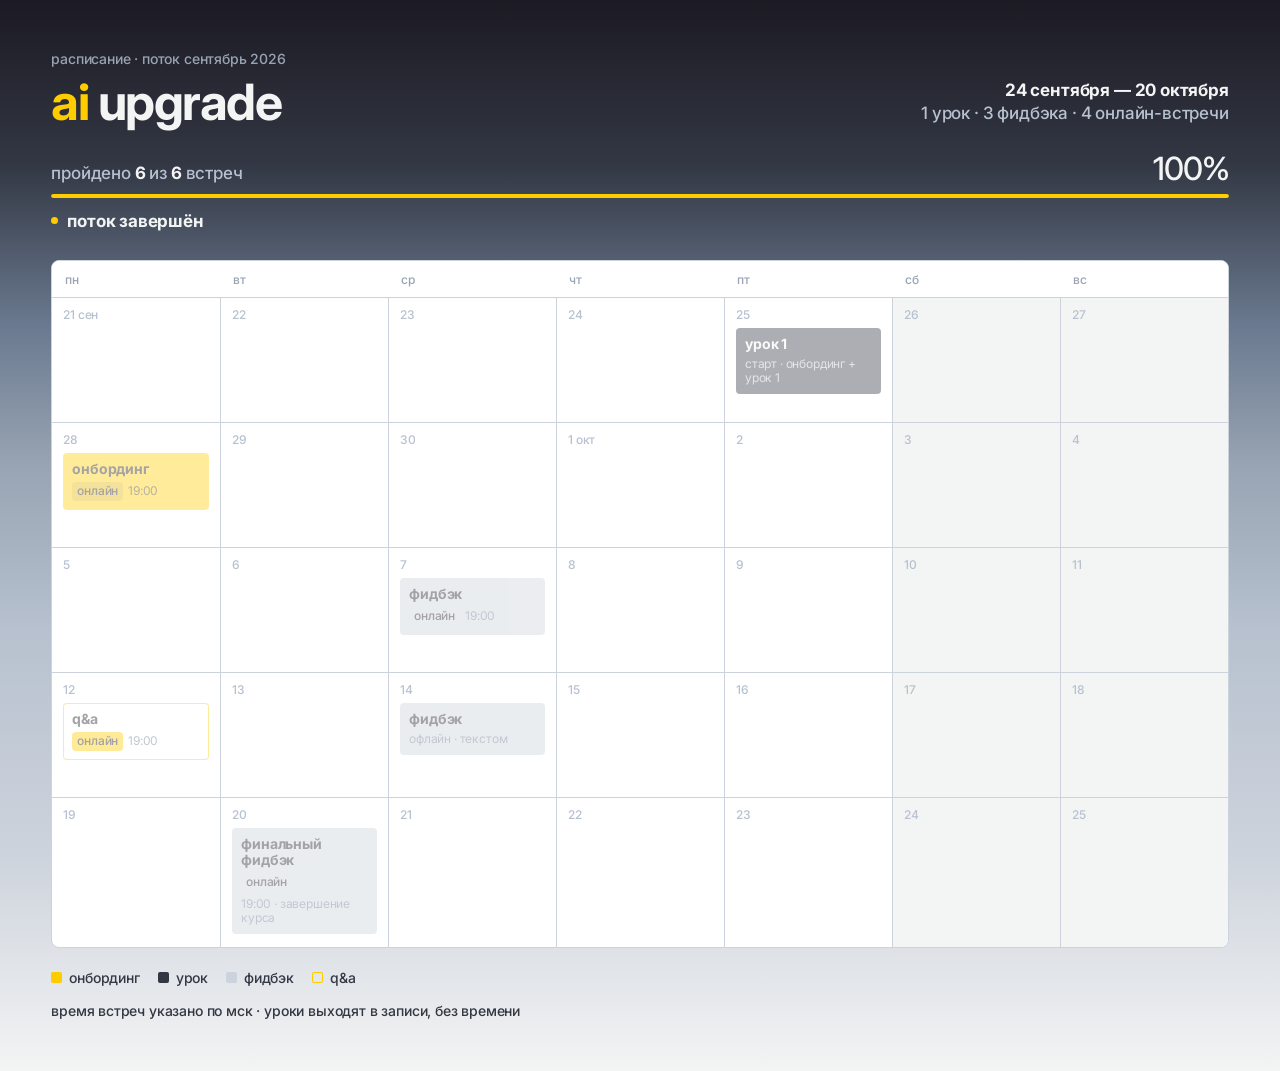
==== commit fd6be1a0: "schedule: онлайн-встречи в 19:00, финальный фидбэк онлайн Co-Authored-By: Claude Opus 5.5 <noreply@a" ====
--- a/index.html
+++ b/index.html
@@ -211,11 +211,11 @@
 
 const EVENTS = [
   {date:'2026-09-25', kind:'lesson',     k:'урок 1',            t:'старт · онбординг + урок 1'},
-  {date:'2026-09-28', kind:'onboarding', k:'онбординг',         online:true},
-  {date:'2026-10-07', kind:'feedback',   k:'фидбэк',            online:true},
-  {date:'2026-10-12', kind:'qa',         k:'q&a',               online:true},
+  {date:'2026-09-28', kind:'onboarding', k:'онбординг',         t:'19:00', online:true},
+  {date:'2026-10-07', kind:'feedback',   k:'фидбэк',            t:'19:00', online:true},
+  {date:'2026-10-12', kind:'qa',         k:'q&a',               t:'19:00', online:true},
   {date:'2026-10-14', kind:'feedback',   k:'фидбэк',            t:'офлайн · текстом'},
-  {date:'2026-10-20', kind:'feedback',   k:'финальный фидбэк',  t:'завершение курса'}
+  {date:'2026-10-20', kind:'feedback',   k:'финальный фидбэк',  t:'19:00 · завершение курса', online:true}
 ];
 
 const DOW = ['пн','вт','ср','чт','пт','сб','вс'];
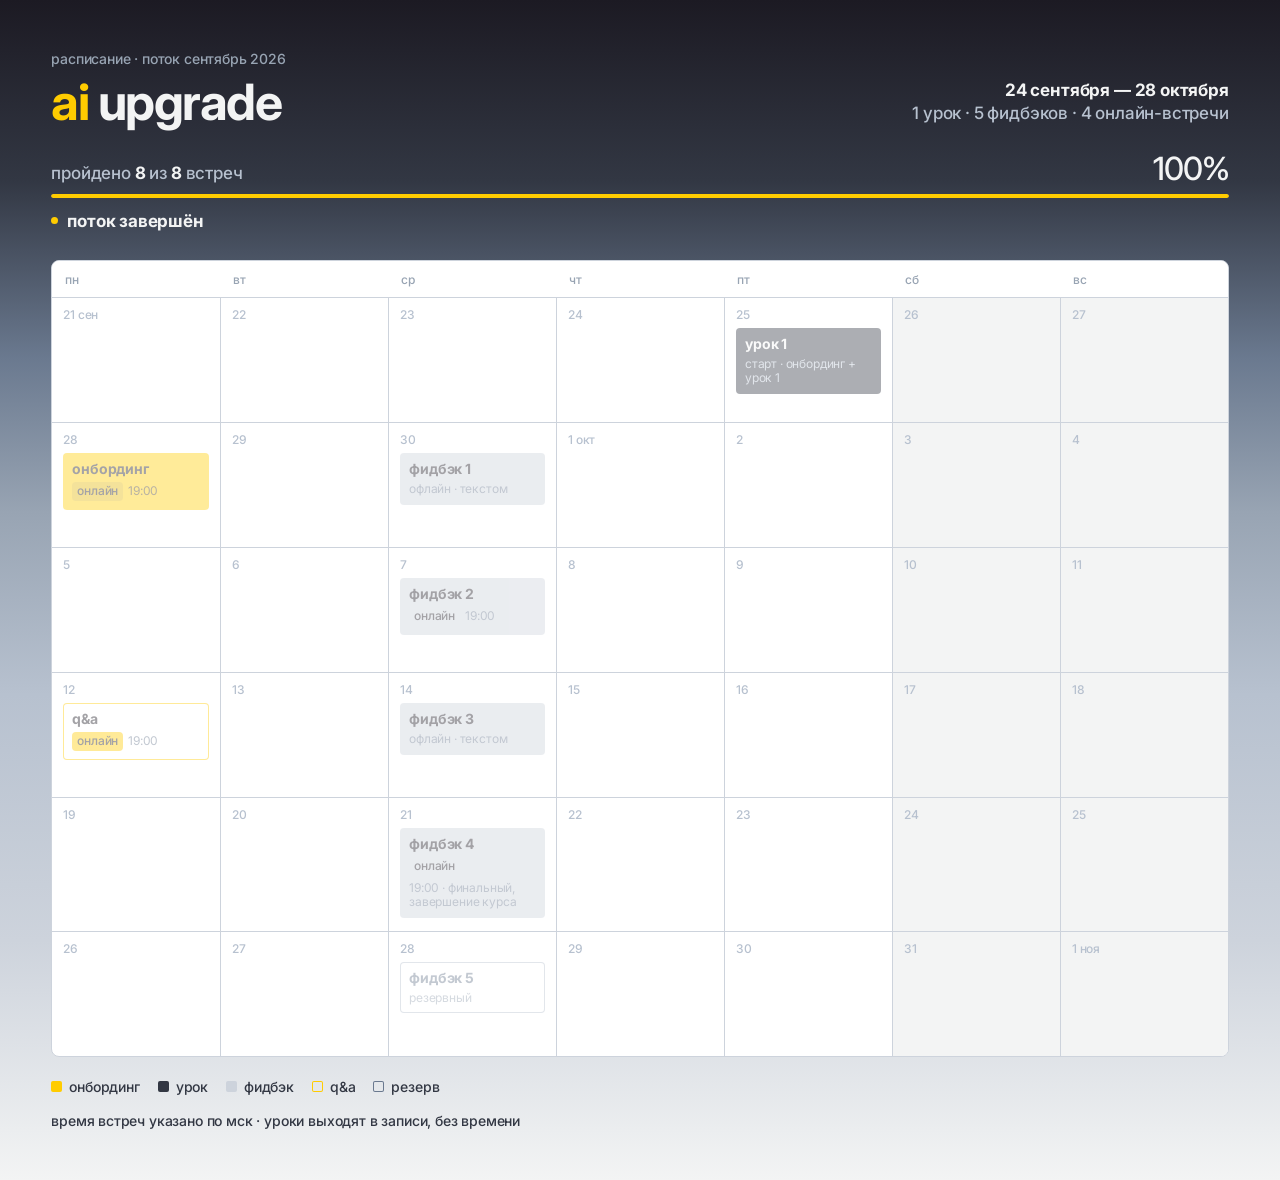
==== commit df25b53b: "schedule: фидбэк 30.09 офлайн, финальный на 21.10, резервный 28.10 Фидбэки пронумерованы 1–5, резерв" ====
--- a/index.html
+++ b/index.html
@@ -4,7 +4,7 @@
 <meta charset="UTF-8">
 <meta name="viewport" content="width=device-width, initial-scale=1">
 <title>ai upgrade — расписание</title>
-<meta name="description" content="расписание и трекер прогресса курса ai upgrade, поток 24 сентября — 20 октября 2026">
+<meta name="description" content="расписание и трекер прогресса курса ai upgrade, поток 24 сентября — 28 октября 2026">
 
 <link rel="preconnect" href="https://fonts.googleapis.com">
 <link rel="preconnect" href="https://fonts.gstatic.com" crossorigin>
@@ -107,6 +107,9 @@
   .chip.qa{color:var(--c-ink);box-shadow:inset 0 0 0 var(--hair) var(--c-accent)}
   .chip.qa .t{color:var(--c-slate)}
   .chip.qa .on{background:var(--c-accent);color:var(--c-ink)}
+
+  .chip.reserve{color:var(--c-slate);box-shadow:inset 0 0 0 var(--hair) var(--c-mist)}
+  .chip.reserve .t{color:var(--c-steel)}
 
   .chip.done{opacity:.4}
 
@@ -142,6 +145,7 @@
   .legend .l-lesson{background:var(--c-deep)}
   .legend .l-feedback{background:var(--c-haze)}
   .legend .l-qa{box-shadow:inset 0 0 0 var(--hair) var(--c-accent)}
+  .legend .l-reserve{box-shadow:inset 0 0 0 var(--hair) var(--c-slate)}
 
   .foot{margin-top:18px;font-size:var(--fs-micro);line-height:var(--lh-micro);color:var(--c-deep)}
 
@@ -175,7 +179,7 @@
   <div class="head">
     <h1 class="title"><em>ai</em> upgrade</h1>
     <div class="meta">
-      <span class="range">24 сентября — 20 октября</span>
+      <span class="range">24 сентября — 28 октября</span>
       <span id="counts"></span>
     </div>
   </div>
@@ -197,6 +201,7 @@
     <span><i class="l-lesson"></i>урок</span>
     <span><i class="l-feedback"></i>фидбэк</span>
     <span><i class="l-qa"></i>q&amp;a</span>
+    <span><i class="l-reserve"></i>резерв</span>
   </div>
 
   <div class="foot">время встреч указано по мск · уроки выходят в записи, без времени</div>
@@ -205,17 +210,19 @@
 
 <script>
 const START = [2026,8,21];   // пн 21 сентября 2026
-const WEEKS = 5;             // до вс 25 октября, покрывает финал 20 октября
-// подписи недель в ленте: неделя 1 — 25 сен – 4 окт, поэтому две строки сетки
-const WK = ['неделя 1','неделя 1','неделя 2','неделя 3','неделя 4'];
+const WEEKS = 6;             // до вс 1 ноября, покрывает резерв 28 октября
+// подписи недель в ленте: стартовая неделя 21–27 сен — нулевая
+const WK = ['неделя 0','неделя 1','неделя 2','неделя 3','неделя 4','резерв'];
 
 const EVENTS = [
   {date:'2026-09-25', kind:'lesson',     k:'урок 1',            t:'старт · онбординг + урок 1'},
   {date:'2026-09-28', kind:'onboarding', k:'онбординг',         t:'19:00', online:true},
-  {date:'2026-10-07', kind:'feedback',   k:'фидбэк',            t:'19:00', online:true},
+  {date:'2026-09-30', kind:'feedback',   k:'фидбэк 1',          t:'офлайн · текстом'},
+  {date:'2026-10-07', kind:'feedback',   k:'фидбэк 2',          t:'19:00', online:true},
   {date:'2026-10-12', kind:'qa',         k:'q&a',               t:'19:00', online:true},
-  {date:'2026-10-14', kind:'feedback',   k:'фидбэк',            t:'офлайн · текстом'},
-  {date:'2026-10-20', kind:'feedback',   k:'финальный фидбэк',  t:'19:00 · завершение курса', online:true}
+  {date:'2026-10-14', kind:'feedback',   k:'фидбэк 3',          t:'офлайн · текстом'},
+  {date:'2026-10-21', kind:'feedback',   k:'фидбэк 4',          t:'19:00 · финальный, завершение курса', online:true},
+  {date:'2026-10-28', kind:'reserve',    k:'фидбэк 5',          t:'резервный'}
 ];
 
 const DOW = ['пн','вт','ср','чт','пт','сб','вс'];
@@ -232,7 +239,8 @@
 
 /* ---- счётчики в шапке ---- */
 const nLessons  = new Set(EVENTS.filter(e => e.kind === 'lesson').map(e => e.k)).size;
-const nFeedback = EVENTS.filter(e => e.kind === 'feedback').length;
+// резервный фидбэк тоже фидбэк — считается пятым
+const nFeedback = EVENTS.filter(e => e.kind === 'feedback' || e.kind === 'reserve').length;
 const nOnline   = EVENTS.filter(e => e.online).length;
 const plural = (n, one, few, many) => {
   const m10 = n % 10, m100 = n % 100;
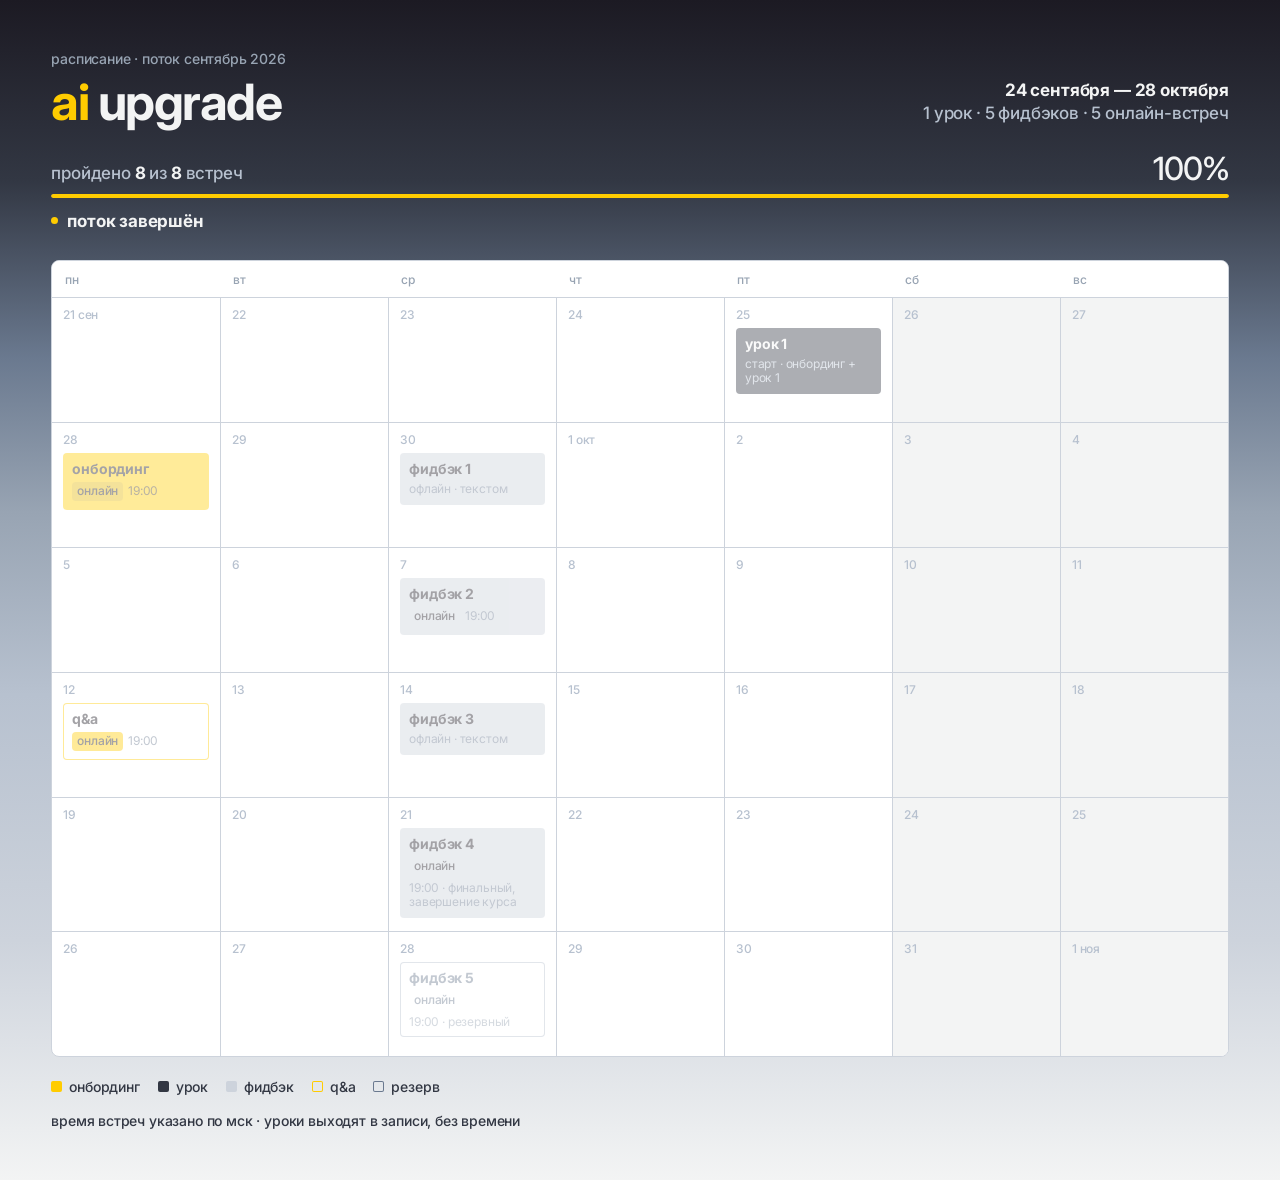
==== commit 76b320c7: "schedule: резервный фидбэк 5 онлайн в 19:00 Co-Authored-By: Claude Opus 5.5 <noreply@anthropic.com> " ====
--- a/index.html
+++ b/index.html
@@ -222,7 +222,7 @@
   {date:'2026-10-12', kind:'qa',         k:'q&a',               t:'19:00', online:true},
   {date:'2026-10-14', kind:'feedback',   k:'фидбэк 3',          t:'офлайн · текстом'},
   {date:'2026-10-21', kind:'feedback',   k:'фидбэк 4',          t:'19:00 · финальный, завершение курса', online:true},
-  {date:'2026-10-28', kind:'reserve',    k:'фидбэк 5',          t:'резервный'}
+  {date:'2026-10-28', kind:'reserve',    k:'фидбэк 5',          t:'19:00 · резервный', online:true}
 ];
 
 const DOW = ['пн','вт','ср','чт','пт','сб','вс'];
